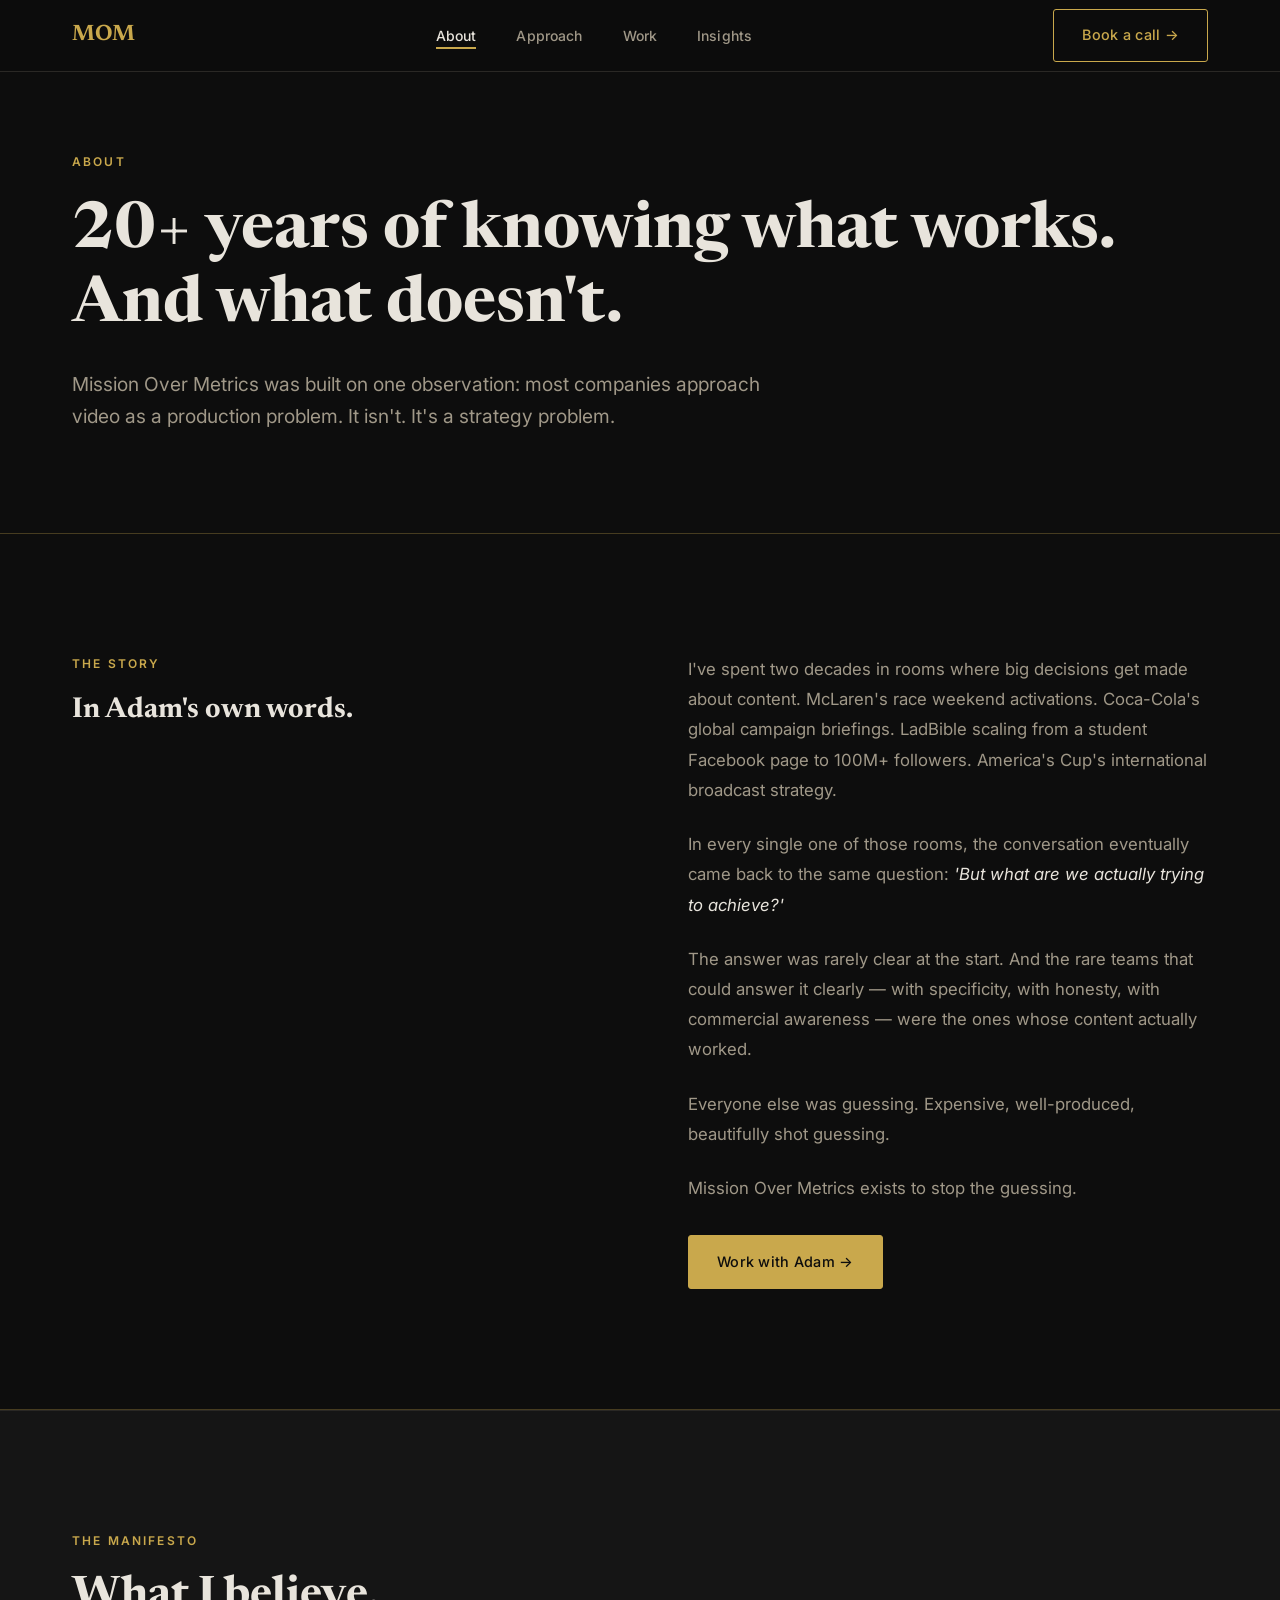
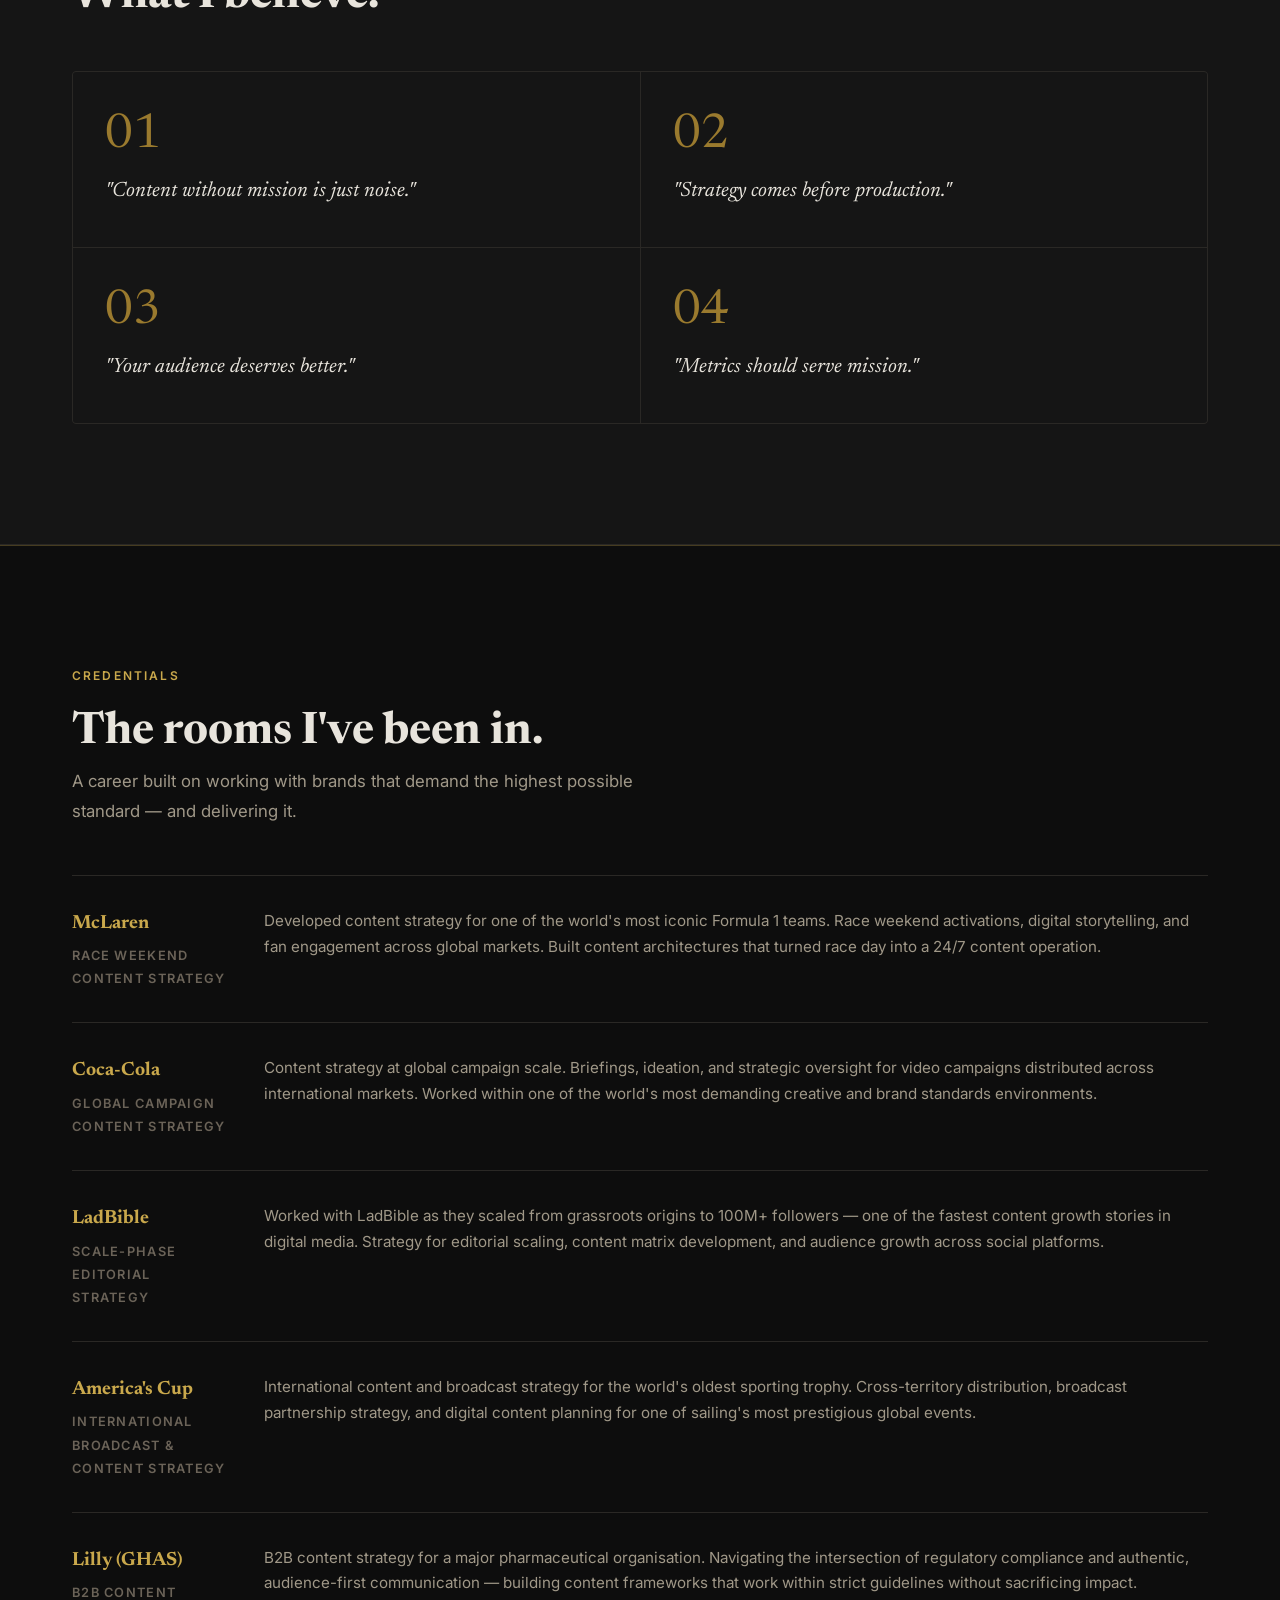
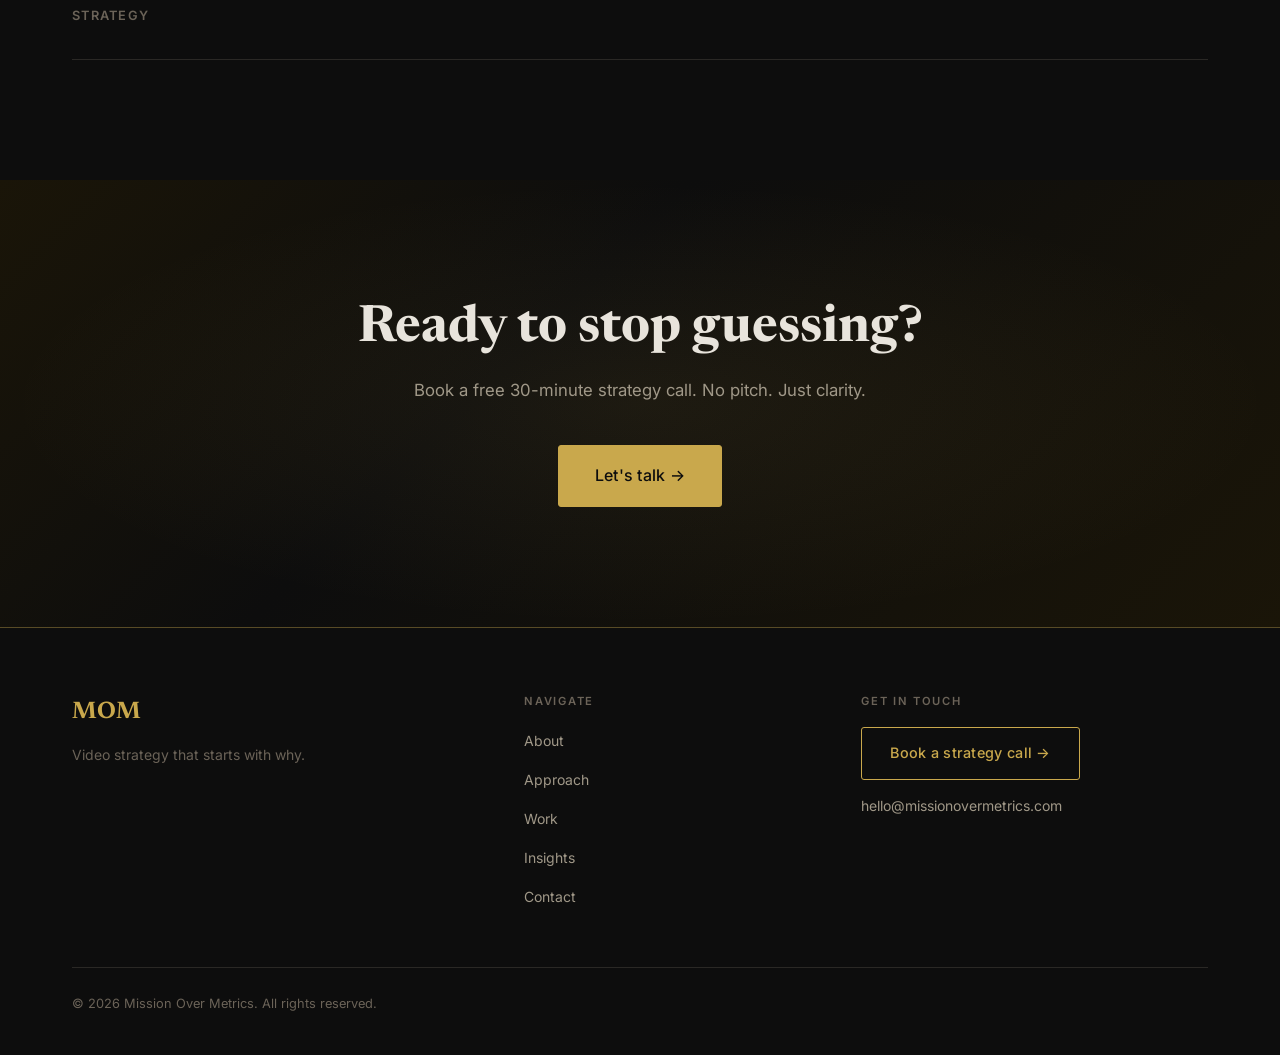
==== about.html @ c9e5f4e6 "Initial build: Mission Over Metrics 6-page website" ====
<!DOCTYPE html>
<html lang="en">
<head>
  <meta charset="UTF-8" />
  <meta name="viewport" content="width=device-width, initial-scale=1.0" />
  <title>About — Mission Over Metrics</title>
  <meta name="description" content="Adam Birley has spent 20+ years helping some of the world's most recognised brands tell better stories." />
  <link rel="preconnect" href="https://fonts.googleapis.com" />
  <link rel="preconnect" href="https://fonts.gstatic.com" crossorigin />
  <link href="https://fonts.googleapis.com/css2?family=Newsreader:ital,wght@0,300;0,400;0,600;0,700;1,300;1,400;1,600;1,700&family=Inter:wght@300;400;500;600&display=swap" rel="stylesheet" />
  <link rel="stylesheet" href="assets/styles.css" />
</head>
<body>

  <!-- NAVIGATION -->
  <nav class="nav" role="navigation" aria-label="Main navigation">
    <div class="nav__inner">
      <a href="index.html" class="nav__wordmark">MOM</a>
      <ul class="nav__links" role="list">
        <li><a href="about.html" class="nav__link">About</a></li>
        <li><a href="approach.html" class="nav__link">Approach</a></li>
        <li><a href="work.html" class="nav__link">Work</a></li>
        <li><a href="insights.html" class="nav__link">Insights</a></li>
      </ul>
      <a href="contact.html" class="btn btn--outline nav__cta">Book a call →</a>
      <button class="nav__hamburger" aria-label="Toggle menu" aria-expanded="false">
        <span></span><span></span><span></span>
      </button>
    </div>
    <div class="nav__mobile" role="menu">
      <a href="about.html" class="nav__link">About</a>
      <a href="approach.html" class="nav__link">Approach</a>
      <a href="work.html" class="nav__link">Work</a>
      <a href="insights.html" class="nav__link">Insights</a>
      <a href="contact.html" class="btn btn--primary">Book a call →</a>
    </div>
  </nav>

  <!-- HERO -->
  <header class="page-hero" aria-label="Page header">
    <div class="container">
      <span class="eyebrow page-hero__eyebrow reveal">About</span>
      <h1 class="reveal reveal-delay-1">20+ years of knowing what works.<br />And what doesn't.</h1>
      <p class="page-hero__sub reveal reveal-delay-2">
        Mission Over Metrics was built on one observation: most companies approach video as a production problem. It isn't. It's a strategy problem.
      </p>
    </div>
  </header>

  <hr class="gold-rule" />

  <!-- ADAM'S STORY -->
  <section class="section" aria-label="Adam's story">
    <div class="container">
      <div class="story-section">
        <div class="story-label reveal">
          <span class="eyebrow">The Story</span>
          <h2 style="font-size: 1.8rem;">In Adam's own words.</h2>
        </div>
        <div class="story-body reveal reveal-delay-1">
          <p>
            I've spent two decades in rooms where big decisions get made about content. McLaren's race weekend activations. Coca-Cola's global campaign briefings. LadBible scaling from a student Facebook page to 100M+ followers. America's Cup's international broadcast strategy.
          </p>
          <p>
            In every single one of those rooms, the conversation eventually came back to the same question: <em style="color: var(--text); font-style: italic;">'But what are we actually trying to achieve?'</em>
          </p>
          <p>
            The answer was rarely clear at the start. And the rare teams that could answer it clearly — with specificity, with honesty, with commercial awareness — were the ones whose content actually worked.
          </p>
          <p>
            Everyone else was guessing. Expensive, well-produced, beautifully shot guessing.
          </p>
          <p>
            Mission Over Metrics exists to stop the guessing.
          </p>
          <div style="margin-top: 2rem;">
            <a href="contact.html" class="btn btn--primary">Work with Adam →</a>
          </div>
        </div>
      </div>
    </div>
  </section>

  <hr class="gold-rule" />

  <!-- MANIFESTO -->
  <section class="section manifesto" aria-label="What I believe">
    <div class="container">
      <span class="eyebrow reveal">The Manifesto</span>
      <h2 class="reveal reveal-delay-1">What I believe.</h2>

      <div class="manifesto__grid">
        <div class="manifesto__card reveal">
          <span class="manifesto__num">01</span>
          <p>"Content without mission is just noise."</p>
        </div>
        <div class="manifesto__card reveal reveal-delay-1">
          <span class="manifesto__num">02</span>
          <p>"Strategy comes before production."</p>
        </div>
        <div class="manifesto__card reveal reveal-delay-2">
          <span class="manifesto__num">03</span>
          <p>"Your audience deserves better."</p>
        </div>
        <div class="manifesto__card reveal reveal-delay-3">
          <span class="manifesto__num">04</span>
          <p>"Metrics should serve mission."</p>
        </div>
      </div>
    </div>
  </section>

  <hr class="gold-rule" />

  <!-- CREDENTIALS -->
  <section class="section" aria-label="Credentials and experience">
    <div class="container">
      <span class="eyebrow reveal">Credentials</span>
      <h2 class="reveal reveal-delay-1" style="margin-bottom: 0.5rem;">The rooms I've been in.</h2>
      <p class="reveal reveal-delay-2" style="margin-bottom: 0; max-width: 56ch;">A career built on working with brands that demand the highest possible standard — and delivering it.</p>

      <div class="timeline reveal">

        <div class="timeline__item">
          <div>
            <div class="timeline__brand">McLaren</div>
            <p class="timeline__role">Race Weekend Content Strategy</p>
          </div>
          <p class="timeline__desc">
            Developed content strategy for one of the world's most iconic Formula 1 teams. Race weekend activations, digital storytelling, and fan engagement across global markets. Built content architectures that turned race day into a 24/7 content operation.
          </p>
        </div>

        <div class="timeline__item">
          <div>
            <div class="timeline__brand">Coca-Cola</div>
            <p class="timeline__role">Global Campaign Content Strategy</p>
          </div>
          <p class="timeline__desc">
            Content strategy at global campaign scale. Briefings, ideation, and strategic oversight for video campaigns distributed across international markets. Worked within one of the world's most demanding creative and brand standards environments.
          </p>
        </div>

        <div class="timeline__item">
          <div>
            <div class="timeline__brand">LadBible</div>
            <p class="timeline__role">Scale-Phase Editorial Strategy</p>
          </div>
          <p class="timeline__desc">
            Worked with LadBible as they scaled from grassroots origins to 100M+ followers — one of the fastest content growth stories in digital media. Strategy for editorial scaling, content matrix development, and audience growth across social platforms.
          </p>
        </div>

        <div class="timeline__item">
          <div>
            <div class="timeline__brand">America's Cup</div>
            <p class="timeline__role">International Broadcast &amp; Content Strategy</p>
          </div>
          <p class="timeline__desc">
            International content and broadcast strategy for the world's oldest sporting trophy. Cross-territory distribution, broadcast partnership strategy, and digital content planning for one of sailing's most prestigious global events.
          </p>
        </div>

        <div class="timeline__item">
          <div>
            <div class="timeline__brand">Lilly (GHAS)</div>
            <p class="timeline__role">B2B Content Strategy</p>
          </div>
          <p class="timeline__desc">
            B2B content strategy for a major pharmaceutical organisation. Navigating the intersection of regulatory compliance and authentic, audience-first communication — building content frameworks that work within strict guidelines without sacrificing impact.
          </p>
        </div>

      </div>
    </div>
  </section>

  <!-- CTA BANNER -->
  <section class="cta-banner" aria-label="Call to action">
    <div class="container">
      <h2 class="reveal">Ready to stop guessing?</h2>
      <p class="cta-banner__sub reveal reveal-delay-1">Book a free 30-minute strategy call. No pitch. Just clarity.</p>
      <a href="contact.html" class="btn btn--primary reveal reveal-delay-2" style="font-size: 1rem; padding: 1rem 2.25rem;">Let's talk →</a>
    </div>
  </section>

  <!-- FOOTER -->
  <footer class="footer" aria-label="Site footer">
    <div class="container">
      <div class="footer__grid">
        <div>
          <a href="index.html" class="footer__wordmark">MOM</a>
          <p class="footer__tagline">Video strategy that starts with why.</p>
        </div>
        <nav aria-label="Footer navigation">
          <span class="footer__col-title">Navigate</span>
          <ul class="footer__nav" role="list">
            <li><a href="about.html">About</a></li>
            <li><a href="approach.html">Approach</a></li>
            <li><a href="work.html">Work</a></li>
            <li><a href="insights.html">Insights</a></li>
            <li><a href="contact.html">Contact</a></li>
          </ul>
        </nav>
        <div>
          <span class="footer__col-title">Get in touch</span>
          <a href="contact.html" class="btn btn--outline">Book a strategy call →</a>
          <a href="mailto:hello@missionovermetrics.com" class="footer__cta-email">hello@missionovermetrics.com</a>
        </div>
      </div>
      <div class="footer__bottom">
        <p class="footer__copy">© 2026 Mission Over Metrics. All rights reserved.</p>
      </div>
    </div>
  </footer>

  <script src="assets/script.js"></script>
</body>
</html>
---- assets/styles.css ----
/* ============================================================
   MISSION OVER METRICS — Global Stylesheet
   ============================================================ */

/* Google Fonts */
@import url('https://fonts.googleapis.com/css2?family=Newsreader:ital,wght@0,300;0,400;0,600;0,700;1,300;1,400;1,600;1,700&family=Inter:wght@300;400;500;600&display=swap');

/* ============================================================
   CSS CUSTOM PROPERTIES
   ============================================================ */
:root {
  --bg:           #0D0D0D;
  --surface:      #151515;
  --surface-high: #1E1E1E;
  --gold:         #C9A84C;
  --gold-light:   #E6C364;
  --gold-dim:     #9A7A2E;
  --text:         #E8E4DC;
  --text-muted:   #A09888;
  --text-faint:   #6B6358;
  --border:       #2A2825;

  --font-serif: 'Newsreader', Georgia, serif;
  --font-sans:  'Inter', system-ui, sans-serif;

  --nav-height: 72px;
  --max-width:  1200px;
  --section-pad: 120px;
  --section-pad-sm: 72px;

  --transition: 0.2s ease;
}

/* ============================================================
   RESET & BASE
   ============================================================ */
*, *::before, *::after {
  box-sizing: border-box;
  margin: 0;
  padding: 0;
}

html {
  scroll-behavior: smooth;
  font-size: 16px;
}

body {
  background: var(--bg);
  color: var(--text);
  font-family: var(--font-sans);
  font-size: 1rem;
  line-height: 1.7;
  -webkit-font-smoothing: antialiased;
  -moz-osx-font-smoothing: grayscale;
}

img { display: block; max-width: 100%; }
a { color: inherit; text-decoration: none; }
ul, ol { list-style: none; }
button { cursor: pointer; font-family: inherit; }
input, textarea, select { font-family: inherit; }

/* ============================================================
   TYPOGRAPHY UTILITIES
   ============================================================ */
.eyebrow {
  font-family: var(--font-sans);
  font-size: 0.75rem;
  font-weight: 600;
  letter-spacing: 0.18em;
  text-transform: uppercase;
  color: var(--gold);
  display: block;
  margin-bottom: 1.25rem;
}

h1, h2, h3, h4 {
  font-family: var(--font-serif);
  font-weight: 700;
  line-height: 1.15;
  color: var(--text);
}

h1 { font-size: clamp(2.5rem, 5vw, 5.5rem); }
h2 { font-size: clamp(2rem, 3.5vw, 3rem); }
h3 { font-size: clamp(1.25rem, 2vw, 1.6rem); }
h4 { font-size: 1.1rem; font-family: var(--font-sans); font-weight: 600; }

p {
  color: var(--text-muted);
  font-size: 1.05rem;
  line-height: 1.8;
  max-width: 66ch;
}

/* ============================================================
   LAYOUT UTILITIES
   ============================================================ */
.container {
  max-width: var(--max-width);
  margin: 0 auto;
  padding: 0 2rem;
}

.section {
  padding: var(--section-pad) 0;
}

.section--sm {
  padding: var(--section-pad-sm) 0;
}

.gold-rule {
  border: none;
  border-top: 1px solid rgba(201, 168, 76, 0.3);
  margin: 0;
}

/* ============================================================
   BUTTONS
   ============================================================ */
.btn {
  display: inline-flex;
  align-items: center;
  gap: 0.5rem;
  padding: 0.85rem 1.75rem;
  border-radius: 3px;
  font-family: var(--font-sans);
  font-size: 0.9rem;
  font-weight: 500;
  letter-spacing: 0.02em;
  transition: all var(--transition);
  border: 1.5px solid transparent;
}

.btn--primary {
  background: var(--gold);
  color: var(--bg);
  border-color: var(--gold);
}
.btn--primary:hover {
  background: var(--gold-light);
  border-color: var(--gold-light);
}

.btn--outline {
  background: transparent;
  color: var(--gold);
  border-color: var(--gold);
}
.btn--outline:hover {
  background: var(--gold);
  color: var(--bg);
}

.btn--ghost {
  background: transparent;
  color: var(--text-muted);
  border-color: transparent;
  padding-left: 0;
  padding-right: 0;
}
.btn--ghost:hover {
  color: var(--text);
}

.link-arrow {
  color: var(--gold);
  font-size: 0.95rem;
  font-weight: 500;
  display: inline-flex;
  align-items: center;
  gap: 0.4rem;
  transition: gap var(--transition), color var(--transition);
}
.link-arrow:hover {
  color: var(--gold-light);
  gap: 0.7rem;
}

/* ============================================================
   NAVIGATION
   ============================================================ */
.nav {
  position: fixed;
  top: 0;
  left: 0;
  right: 0;
  z-index: 1000;
  height: var(--nav-height);
  background: rgba(13, 13, 13, 0.95);
  border-bottom: 1px solid var(--border);
  transition: backdrop-filter var(--transition), background var(--transition);
}

.nav.scrolled {
  backdrop-filter: blur(20px);
  background: rgba(13, 13, 13, 0.80);
}

.nav__inner {
  max-width: var(--max-width);
  margin: 0 auto;
  padding: 0 2rem;
  height: 100%;
  display: flex;
  align-items: center;
  justify-content: space-between;
  gap: 2rem;
}

.nav__wordmark {
  font-family: var(--font-serif);
  font-size: 1.4rem;
  font-weight: 700;
  color: var(--gold);
  letter-spacing: -0.02em;
  flex-shrink: 0;
  transition: color var(--transition);
}
.nav__wordmark:hover { color: var(--gold-light); }

.nav__links {
  display: flex;
  align-items: center;
  gap: 2.5rem;
}

.nav__link {
  font-size: 0.875rem;
  font-weight: 500;
  color: var(--text-muted);
  letter-spacing: 0.01em;
  position: relative;
  padding-bottom: 3px;
  transition: color var(--transition);
}
.nav__link::after {
  content: '';
  position: absolute;
  bottom: -2px;
  left: 0;
  right: 0;
  height: 1.5px;
  background: var(--gold);
  transform: scaleX(0);
  transition: transform var(--transition);
}
.nav__link:hover { color: var(--text); }
.nav__link:hover::after { transform: scaleX(1); }
.nav__link.active {
  color: var(--text);
}
.nav__link.active::after {
  transform: scaleX(1);
}

.nav__cta {
  flex-shrink: 0;
}

/* Hamburger */
.nav__hamburger {
  display: none;
  flex-direction: column;
  justify-content: center;
  gap: 5px;
  width: 32px;
  height: 32px;
  background: none;
  border: none;
  padding: 0;
}
.nav__hamburger span {
  display: block;
  height: 1.5px;
  background: var(--text);
  transition: all var(--transition);
  transform-origin: center;
}
.nav__hamburger.open span:nth-child(1) {
  transform: translateY(6.5px) rotate(45deg);
}
.nav__hamburger.open span:nth-child(2) {
  opacity: 0;
}
.nav__hamburger.open span:nth-child(3) {
  transform: translateY(-6.5px) rotate(-45deg);
}

/* Mobile nav */
.nav__mobile {
  display: none;
  position: absolute;
  top: var(--nav-height);
  left: 0;
  right: 0;
  background: rgba(13, 13, 13, 0.97);
  backdrop-filter: blur(20px);
  border-bottom: 1px solid var(--border);
  padding: 1.5rem 2rem;
  flex-direction: column;
  gap: 1.25rem;
}
.nav__mobile.open {
  display: flex;
}
.nav__mobile .nav__link {
  font-size: 1rem;
}
.nav__mobile .btn {
  align-self: flex-start;
  margin-top: 0.5rem;
}

/* ============================================================
   FOOTER
   ============================================================ */
.footer {
  border-top: 1px solid var(--gold);
  border-top-color: rgba(201, 168, 76, 0.4);
  padding: 4rem 0 2.5rem;
  background: var(--bg);
}

.footer__grid {
  display: grid;
  grid-template-columns: 1.4fr 1fr 1.2fr;
  gap: 3rem;
  margin-bottom: 3.5rem;
}

.footer__wordmark {
  font-family: var(--font-serif);
  font-size: 1.5rem;
  font-weight: 700;
  color: var(--gold);
  display: block;
  margin-bottom: 0.6rem;
}

.footer__tagline {
  color: var(--text-faint);
  font-size: 0.875rem;
  max-width: none;
}

.footer__nav {
  display: flex;
  flex-direction: column;
  gap: 0.75rem;
}

.footer__nav a {
  color: var(--text-muted);
  font-size: 0.875rem;
  transition: color var(--transition);
}
.footer__nav a:hover { color: var(--text); }

.footer__col-title {
  font-size: 0.7rem;
  font-weight: 600;
  letter-spacing: 0.15em;
  text-transform: uppercase;
  color: var(--text-faint);
  margin-bottom: 1rem;
  display: block;
}

.footer__cta-email {
  display: block;
  font-size: 0.875rem;
  color: var(--text-muted);
  margin-top: 0.85rem;
  transition: color var(--transition);
}
.footer__cta-email:hover { color: var(--gold); }

.footer__bottom {
  border-top: 1px solid var(--border);
  padding-top: 1.5rem;
  display: flex;
  align-items: center;
  justify-content: space-between;
}

.footer__copy {
  font-size: 0.8rem;
  color: var(--text-faint);
  max-width: none;
}

/* ============================================================
   PAGE HERO (shared)
   ============================================================ */
.page-hero {
  padding: calc(var(--nav-height) + 80px) 0 100px;
}

.page-hero__eyebrow {
  margin-bottom: 1.5rem;
}

.page-hero h1 {
  margin-bottom: 1.5rem;
}

.page-hero__sub {
  font-size: 1.2rem;
  color: var(--text-muted);
  max-width: 58ch;
  line-height: 1.7;
}

/* ============================================================
   HOMEPAGE HERO
   ============================================================ */
.hero {
  min-height: 100vh;
  display: flex;
  align-items: center;
  position: relative;
  overflow: hidden;
  padding: var(--nav-height) 0 0;
}

.hero__inner {
  max-width: var(--max-width);
  margin: 0 auto;
  padding: 0 2rem;
  width: 100%;
  display: grid;
  grid-template-columns: 1fr auto;
  align-items: center;
  gap: 4rem;
  padding-top: 80px;
  padding-bottom: 80px;
}

.hero__content {
  max-width: 720px;
}

.hero h1 {
  font-size: clamp(3rem, 5.5vw, 5.5rem);
  margin-bottom: 1.5rem;
  line-height: 1.08;
}

.hero h1 em {
  font-style: italic;
  color: var(--gold);
}

.hero__sub {
  font-size: 1.2rem;
  color: var(--text-muted);
  margin-bottom: 2.5rem;
  max-width: 56ch;
  line-height: 1.7;
}

.hero__ctas {
  display: flex;
  align-items: center;
  gap: 2rem;
  flex-wrap: wrap;
  margin-bottom: 2.5rem;
}

.hero__trust {
  font-size: 0.78rem;
  color: var(--text-faint);
  letter-spacing: 0.05em;
  max-width: none;
}

.hero__quote-deco {
  font-family: var(--font-serif);
  font-size: clamp(12rem, 20vw, 22rem);
  color: rgba(201, 168, 76, 0.06);
  line-height: 0.85;
  user-select: none;
  flex-shrink: 0;
  font-weight: 700;
}

/* ============================================================
   STATS / PROBLEM SECTION
   ============================================================ */
.stats-grid {
  display: grid;
  grid-template-columns: repeat(3, 1fr);
  gap: 1.5px;
  background: var(--border);
  border: 1px solid var(--border);
  border-radius: 4px;
  overflow: hidden;
  margin-bottom: 3rem;
}

.stat-card {
  background: var(--surface);
  padding: 2.5rem 2rem;
  text-align: center;
  transition: background var(--transition);
}
.stat-card:hover { background: var(--surface-high); }

.stat-card__num {
  font-family: var(--font-serif);
  font-size: clamp(3.5rem, 6vw, 5rem);
  font-weight: 700;
  color: var(--gold);
  line-height: 1;
  display: block;
  margin-bottom: 0.5rem;
}

.stat-card__label {
  color: var(--text-muted);
  font-size: 0.95rem;
  max-width: none;
  line-height: 1.5;
}

.problem__quote {
  font-family: var(--font-serif);
  font-size: 1.6rem;
  font-style: italic;
  color: var(--text);
  text-align: center;
  margin-bottom: 2rem;
  font-weight: 400;
}

.problem__body {
  max-width: 68ch;
  margin: 0 auto;
  text-align: center;
  font-size: 1.05rem;
  color: var(--text-muted);
}

/* ============================================================
   METHODOLOGY / 4-STEP FLOW
   ============================================================ */
.steps-flow {
  display: grid;
  grid-template-columns: 1fr auto 1fr auto 1fr auto 1fr;
  align-items: start;
  gap: 1rem;
  margin: 3rem 0;
}

.step {
  padding: 1.5rem;
  background: var(--surface);
  border-radius: 4px;
  border: 1px solid var(--border);
  transition: border-color var(--transition), background var(--transition);
}
.step:hover {
  border-color: var(--gold-dim);
  background: var(--surface-high);
}

.step__num {
  font-family: var(--font-serif);
  font-size: 2.5rem;
  font-weight: 700;
  color: var(--gold-dim);
  line-height: 1;
  display: block;
  margin-bottom: 0.75rem;
}

.step__title {
  font-family: var(--font-sans);
  font-size: 1rem;
  font-weight: 600;
  color: var(--text);
  margin-bottom: 0.5rem;
}

.step__desc {
  font-size: 0.875rem;
  color: var(--text-muted);
  line-height: 1.6;
  max-width: none;
}

.step-arrow {
  font-size: 1.5rem;
  color: var(--gold-dim);
  margin-top: 2.5rem;
  user-select: none;
  flex-shrink: 0;
}

/* ============================================================
   PRICING CARDS
   ============================================================ */
.pricing-grid {
  display: grid;
  grid-template-columns: repeat(3, 1fr);
  gap: 1.5rem;
  margin-top: 3rem;
}

.pricing-card {
  background: var(--surface);
  border: 1px solid var(--border);
  border-radius: 6px;
  padding: 2.5rem 2rem;
  display: flex;
  flex-direction: column;
  position: relative;
  transition: border-color var(--transition), transform var(--transition);
}
.pricing-card:hover {
  transform: translateY(-4px);
  border-color: var(--surface-high);
}

.pricing-card--featured {
  border-color: var(--gold);
  border-width: 1.5px;
}
.pricing-card--featured:hover {
  border-color: var(--gold-light);
}

.pricing-badge {
  position: absolute;
  top: -1px;
  left: 50%;
  transform: translateX(-50%);
  background: var(--gold);
  color: var(--bg);
  font-size: 0.65rem;
  font-weight: 700;
  letter-spacing: 0.12em;
  text-transform: uppercase;
  padding: 0.3rem 0.9rem;
  border-radius: 0 0 4px 4px;
}

.pricing-card__name {
  font-family: var(--font-serif);
  font-size: 1.4rem;
  font-weight: 700;
  color: var(--text);
  margin-bottom: 0.4rem;
}

.pricing-card__price {
  font-family: var(--font-serif);
  font-size: 2.2rem;
  font-weight: 700;
  color: var(--gold);
  line-height: 1.2;
  margin-bottom: 0.2rem;
}

.pricing-card__commitment {
  font-size: 0.8rem;
  color: var(--text-faint);
  margin-bottom: 0.5rem;
  max-width: none;
}

.pricing-card__desc {
  font-size: 0.9rem;
  color: var(--text-muted);
  margin-bottom: 1.5rem;
  max-width: none;
  padding-bottom: 1.5rem;
  border-bottom: 1px solid var(--border);
}

.pricing-card__features {
  flex: 1;
  margin-bottom: 2rem;
}

.pricing-card__features li {
  font-size: 0.875rem;
  color: var(--text-muted);
  padding: 0.5rem 0;
  border-bottom: 1px solid var(--border);
  display: flex;
  align-items: flex-start;
  gap: 0.6rem;
  line-height: 1.5;
}
.pricing-card__features li::before {
  content: '—';
  color: var(--gold);
  flex-shrink: 0;
  font-size: 0.8rem;
  margin-top: 0.15rem;
}
.pricing-card__features li:last-child {
  border-bottom: none;
}

/* ============================================================
   ABOUT TEASER (HOMEPAGE)
   ============================================================ */
.about-teaser {
  background: var(--surface);
  border-top: 1px solid var(--border);
  border-bottom: 1px solid var(--border);
}

.about-teaser__grid {
  display: grid;
  grid-template-columns: 1fr 1fr;
  gap: 6rem;
  align-items: center;
}

.about-teaser__quote {
  font-family: var(--font-serif);
  font-size: clamp(1.5rem, 2.5vw, 2rem);
  font-style: italic;
  font-weight: 400;
  color: var(--text);
  line-height: 1.5;
  margin-bottom: 1rem;
}

.about-teaser__attribution {
  font-size: 0.875rem;
  color: var(--text-faint);
  font-style: normal;
  max-width: none;
}

.about-teaser__body {
  font-size: 1rem;
  color: var(--text-muted);
  line-height: 1.8;
  margin-bottom: 1.75rem;
  max-width: none;
}

/* ============================================================
   CTA BANNER
   ============================================================ */
.cta-banner {
  background: linear-gradient(135deg, #1a1508 0%, #0d0d0d 40%, #1a1508 100%);
  text-align: center;
  padding: var(--section-pad) 0;
  position: relative;
  overflow: hidden;
}

.cta-banner::before {
  content: '';
  position: absolute;
  inset: 0;
  background: radial-gradient(ellipse at center, rgba(201, 168, 76, 0.08) 0%, transparent 70%);
  pointer-events: none;
}

.cta-banner h2 {
  font-size: clamp(2.2rem, 4vw, 3.5rem);
  margin-bottom: 1rem;
}

.cta-banner__sub {
  font-size: 1.05rem;
  color: var(--text-muted);
  margin: 0 auto 2.5rem;
  max-width: 48ch;
}

/* ============================================================
   ABOUT PAGE
   ============================================================ */
.story-section {
  display: grid;
  grid-template-columns: 1fr 1fr;
  gap: 6rem;
  align-items: start;
}

.story-section .story-body p {
  margin-bottom: 1.5rem;
  font-size: 1.05rem;
  color: var(--text-muted);
  max-width: none;
}

.manifesto {
  background: var(--surface);
  border-top: 1px solid var(--border);
  border-bottom: 1px solid var(--border);
}

.manifesto__grid {
  display: grid;
  grid-template-columns: repeat(2, 1fr);
  gap: 1px;
  background: var(--border);
  border: 1px solid var(--border);
  border-radius: 4px;
  overflow: hidden;
  margin-top: 3rem;
}

.manifesto__card {
  background: var(--surface);
  padding: 2.5rem 2rem;
  transition: background var(--transition);
}
.manifesto__card:hover { background: var(--surface-high); }

.manifesto__num {
  font-family: var(--font-serif);
  font-size: 3rem;
  color: var(--gold-dim);
  line-height: 1;
  display: block;
  margin-bottom: 1rem;
}

.manifesto__card p {
  font-family: var(--font-serif);
  font-size: 1.3rem;
  font-style: italic;
  color: var(--text);
  max-width: none;
  line-height: 1.5;
}

/* Credentials Timeline */
.timeline {
  margin-top: 3rem;
}

.timeline__item {
  display: grid;
  grid-template-columns: 160px 1fr;
  gap: 2rem;
  padding: 2rem 0;
  border-bottom: 1px solid var(--border);
  align-items: start;
}
.timeline__item:first-child {
  border-top: 1px solid var(--border);
}

.timeline__brand {
  font-family: var(--font-serif);
  font-size: 1.2rem;
  font-weight: 700;
  color: var(--gold);
}

.timeline__role {
  font-size: 0.8rem;
  font-weight: 600;
  letter-spacing: 0.1em;
  text-transform: uppercase;
  color: var(--text-faint);
  margin-top: 0.25rem;
  max-width: none;
}

.timeline__desc {
  font-size: 0.95rem;
  color: var(--text-muted);
  line-height: 1.7;
  max-width: none;
}

/* ============================================================
   APPROACH PAGE
   ============================================================ */
.phase-section {
  display: grid;
  grid-template-columns: 280px 1fr;
  gap: 5rem;
  padding: var(--section-pad) 0;
  border-top: 1px solid var(--border);
  align-items: start;
}

.phase-section:first-child {
  border-top: none;
}

.phase__sidebar {
  position: sticky;
  top: calc(var(--nav-height) + 2rem);
}

.phase__num {
  font-family: var(--font-serif);
  font-size: 5rem;
  font-weight: 700;
  color: rgba(201, 168, 76, 0.15);
  line-height: 1;
  display: block;
  margin-bottom: -0.5rem;
}

.phase__label {
  font-size: 0.75rem;
  font-weight: 600;
  letter-spacing: 0.15em;
  text-transform: uppercase;
  color: var(--gold);
  display: block;
  margin-bottom: 0.5rem;
}

.phase__title {
  font-size: 1.8rem;
  color: var(--text);
  margin-bottom: 0;
}

.phase__body p {
  margin-bottom: 1.5rem;
  font-size: 1.05rem;
  max-width: none;
}

.phase__body h4 {
  color: var(--text);
  margin-bottom: 0.75rem;
  margin-top: 2rem;
}

.phase__body ul {
  margin-bottom: 1.5rem;
}
.phase__body ul li {
  font-size: 0.95rem;
  color: var(--text-muted);
  padding: 0.4rem 0;
  padding-left: 1.2rem;
  position: relative;
}
.phase__body ul li::before {
  content: '→';
  position: absolute;
  left: 0;
  color: var(--gold);
  font-size: 0.8rem;
}

.three-cs {
  display: grid;
  grid-template-columns: repeat(3, 1fr);
  gap: 1rem;
  margin: 2rem 0;
}

.three-c {
  background: var(--surface);
  border: 1px solid var(--border);
  border-radius: 4px;
  padding: 1.5rem;
  transition: border-color var(--transition);
}
.three-c:hover { border-color: var(--gold-dim); }

.three-c__letter {
  font-family: var(--font-serif);
  font-size: 2.5rem;
  font-weight: 700;
  color: var(--gold);
  display: block;
  margin-bottom: 0.5rem;
}

.three-c__title {
  font-family: var(--font-sans);
  font-size: 0.95rem;
  font-weight: 600;
  color: var(--text);
  margin-bottom: 0.4rem;
}

.three-c__desc {
  font-size: 0.85rem;
  color: var(--text-muted);
  max-width: none;
  line-height: 1.6;
}

.deliverable-box {
  background: var(--surface);
  border: 1px solid var(--border);
  border-left: 3px solid var(--gold);
  border-radius: 4px;
  padding: 2.5rem;
  margin-top: 3rem;
}

.deliverable-box h3 {
  font-size: 1.4rem;
  margin-bottom: 0.5rem;
}

.deliverable-box > p {
  margin-bottom: 1.5rem;
  max-width: none;
}

.deliverable-list {
  display: grid;
  grid-template-columns: repeat(2, 1fr);
  gap: 0.75rem;
}

.deliverable-list li {
  font-size: 0.9rem;
  color: var(--text-muted);
  display: flex;
  align-items: flex-start;
  gap: 0.6rem;
}
.deliverable-list li::before {
  content: '✓';
  color: var(--gold);
  font-weight: 700;
  flex-shrink: 0;
}

/* ============================================================
   WORK PAGE
   ============================================================ */
.work-grid {
  display: grid;
  grid-template-columns: repeat(2, 1fr);
  gap: 1px;
  background: var(--border);
  border: 1px solid var(--border);
  border-radius: 6px;
  overflow: hidden;
  margin-top: 3rem;
}

.case-card {
  background: var(--surface);
  padding: 3rem 2.5rem;
  transition: background var(--transition);
  position: relative;
  overflow: hidden;
}
.case-card:hover { background: var(--surface-high); }

.case-card::before {
  content: '';
  position: absolute;
  top: 0;
  left: 0;
  right: 0;
  height: 3px;
  background: var(--gold);
  transform: scaleX(0);
  transition: transform var(--transition);
  transform-origin: left;
}
.case-card:hover::before { transform: scaleX(1); }

.case-card__brand {
  font-family: var(--font-serif);
  font-size: 2rem;
  font-weight: 700;
  color: var(--text);
  margin-bottom: 0.5rem;
}

.case-card__category {
  font-size: 0.75rem;
  font-weight: 600;
  letter-spacing: 0.15em;
  text-transform: uppercase;
  color: var(--gold);
  display: block;
  margin-bottom: 1.5rem;
}

.case-card__desc {
  font-size: 0.95rem;
  color: var(--text-muted);
  line-height: 1.7;
  max-width: 48ch;
  margin-bottom: 2rem;
}

.case-card__tags {
  display: flex;
  flex-wrap: wrap;
  gap: 0.5rem;
}

.tag {
  font-size: 0.72rem;
  font-weight: 600;
  letter-spacing: 0.08em;
  text-transform: uppercase;
  color: var(--text-faint);
  background: var(--bg);
  border: 1px solid var(--border);
  padding: 0.3rem 0.7rem;
  border-radius: 2px;
}

.work-disclaimer {
  text-align: center;
  padding: 3rem;
  margin-top: 1px;
  background: var(--surface);
  border: 1px solid var(--border);
  border-top: none;
  border-radius: 0 0 6px 6px;
}

.work-disclaimer p {
  font-size: 0.875rem;
  font-style: italic;
  color: var(--text-faint);
  max-width: none;
  margin: 0 auto;
  display: block;
  text-align: center;
}

/* ============================================================
   INSIGHTS PAGE
   ============================================================ */
.insights-grid {
  display: grid;
  grid-template-columns: repeat(3, 1fr);
  gap: 1.5rem;
  margin-top: 3rem;
}

.article-card {
  background: var(--surface);
  border: 1px solid var(--border);
  border-radius: 6px;
  padding: 2rem;
  display: flex;
  flex-direction: column;
  transition: border-color var(--transition), transform var(--transition);
  cursor: pointer;
}
.article-card:hover {
  border-color: var(--gold-dim);
  transform: translateY(-3px);
}

.article-card__num {
  font-family: var(--font-serif);
  font-size: 0.85rem;
  color: var(--gold);
  margin-bottom: 1rem;
  display: block;
  font-weight: 600;
}

.article-card__title {
  font-family: var(--font-serif);
  font-size: 1.2rem;
  font-weight: 700;
  color: var(--text);
  line-height: 1.4;
  margin-bottom: 1rem;
  flex: 1;
}

.article-card__meta {
  font-size: 0.8rem;
  color: var(--text-faint);
  max-width: none;
  margin: 0;
}

.article-card__link {
  display: inline-flex;
  align-items: center;
  gap: 0.35rem;
  font-size: 0.85rem;
  color: var(--gold);
  font-weight: 500;
  margin-top: 1.25rem;
  transition: gap var(--transition);
}
.article-card:hover .article-card__link { gap: 0.6rem; }

.newsletter-section {
  background: var(--surface);
  border: 1px solid var(--border);
  border-radius: 6px;
  padding: 3.5rem;
  text-align: center;
  margin-top: 5rem;
}

.newsletter-section h3 {
  font-size: 1.8rem;
  margin-bottom: 0.75rem;
}

.newsletter-section > p {
  max-width: 48ch;
  margin: 0 auto 2rem;
}

.newsletter-form {
  display: flex;
  gap: 0.75rem;
  max-width: 480px;
  margin: 0 auto;
}

.newsletter-form input {
  flex: 1;
  background: var(--bg);
  border: 1px solid var(--border);
  border-radius: 3px;
  padding: 0.85rem 1rem;
  color: var(--text);
  font-size: 0.9rem;
  transition: border-color var(--transition);
  outline: none;
}
.newsletter-form input:focus {
  border-color: var(--gold);
}
.newsletter-form input::placeholder {
  color: var(--text-faint);
}

/* ============================================================
   CONTACT PAGE
   ============================================================ */
.contact-grid {
  display: grid;
  grid-template-columns: 1.2fr 1fr;
  gap: 5rem;
  margin-top: 3rem;
}

.contact-form {
  display: flex;
  flex-direction: column;
  gap: 1.25rem;
}

.form-group {
  display: flex;
  flex-direction: column;
  gap: 0.45rem;
}

.form-group label {
  font-size: 0.8rem;
  font-weight: 600;
  letter-spacing: 0.08em;
  text-transform: uppercase;
  color: var(--text-muted);
}

.form-group input,
.form-group textarea,
.form-group select {
  background: var(--surface);
  border: 1px solid var(--border);
  border-radius: 3px;
  padding: 0.85rem 1rem;
  color: var(--text);
  font-size: 0.95rem;
  transition: border-color var(--transition);
  outline: none;
  width: 100%;
  -webkit-appearance: none;
}
.form-group input:focus,
.form-group textarea:focus,
.form-group select:focus {
  border-color: var(--gold);
}
.form-group input::placeholder,
.form-group textarea::placeholder {
  color: var(--text-faint);
}
.form-group textarea {
  min-height: 130px;
  resize: vertical;
}
.form-group select {
  background-image: url("data:image/svg+xml,%3Csvg xmlns='http://www.w3.org/2000/svg' viewBox='0 0 16 16'%3E%3Cpath fill='%236B6358' d='M8 10L3 5h10z'/%3E%3C/svg%3E");
  background-repeat: no-repeat;
  background-position: right 0.85rem center;
  background-size: 16px;
  padding-right: 2.5rem;
  color: var(--text-faint);
}
.form-group select:valid,
.form-group select.has-value {
  color: var(--text);
}

.form-error {
  font-size: 0.78rem;
  color: #e05555;
  display: none;
}
.form-group.invalid .form-error { display: block; }
.form-group.invalid input,
.form-group.invalid textarea,
.form-group.invalid select {
  border-color: #e05555;
}

.form-success {
  display: none;
  background: rgba(201, 168, 76, 0.08);
  border: 1px solid var(--gold-dim);
  border-radius: 4px;
  padding: 1.5rem;
  text-align: center;
  color: var(--gold);
  font-size: 0.95rem;
}
.form-success.visible { display: block; }

.contact-info h3 {
  font-size: 1.4rem;
  margin-bottom: 0.75rem;
}

.contact-info > p {
  margin-bottom: 2.5rem;
  max-width: none;
}

.contact-email-link {
  display: inline-flex;
  align-items: center;
  gap: 0.5rem;
  color: var(--gold);
  font-size: 1rem;
  font-weight: 500;
  margin-bottom: 3rem;
  transition: color var(--transition);
}
.contact-email-link:hover { color: var(--gold-light); }

.faq {
  margin-top: 0;
}

.faq__title {
  font-size: 0.75rem;
  font-weight: 600;
  letter-spacing: 0.15em;
  text-transform: uppercase;
  color: var(--text-faint);
  margin-bottom: 1.25rem;
  display: block;
}

.faq__item {
  border-top: 1px solid var(--border);
  padding: 1.25rem 0;
}
.faq__item:last-child {
  border-bottom: 1px solid var(--border);
}

.faq__q {
  font-family: var(--font-sans);
  font-size: 0.95rem;
  font-weight: 600;
  color: var(--text);
  margin-bottom: 0.5rem;
}

.faq__a {
  font-size: 0.9rem;
  color: var(--text-muted);
  line-height: 1.65;
  max-width: none;
}

/* ============================================================
   SCROLL ANIMATIONS
   ============================================================ */
.reveal {
  opacity: 0;
  transform: translateY(28px);
  transition: opacity 0.6s ease, transform 0.6s ease;
}
.reveal.visible {
  opacity: 1;
  transform: translateY(0);
}
.reveal-delay-1 { transition-delay: 0.1s; }
.reveal-delay-2 { transition-delay: 0.2s; }
.reveal-delay-3 { transition-delay: 0.3s; }
.reveal-delay-4 { transition-delay: 0.4s; }

/* ============================================================
   RESPONSIVE
   ============================================================ */
@media (max-width: 1024px) {
  .steps-flow {
    grid-template-columns: 1fr;
    gap: 1rem;
  }
  .step-arrow {
    display: none;
  }
  .pricing-grid {
    grid-template-columns: 1fr;
    max-width: 480px;
    margin-left: auto;
    margin-right: auto;
  }
  .about-teaser__grid {
    grid-template-columns: 1fr;
    gap: 3rem;
  }
  .story-section {
    grid-template-columns: 1fr;
    gap: 3rem;
  }
  .phase-section {
    grid-template-columns: 1fr;
    gap: 2.5rem;
  }
  .phase__sidebar {
    position: static;
  }
  .work-grid {
    grid-template-columns: 1fr;
  }
  .insights-grid {
    grid-template-columns: repeat(2, 1fr);
  }
  .contact-grid {
    grid-template-columns: 1fr;
    gap: 3rem;
  }
  .footer__grid {
    grid-template-columns: 1fr 1fr;
    gap: 2rem;
  }
}

@media (max-width: 768px) {
  :root {
    --section-pad: 72px;
    --section-pad-sm: 48px;
  }

  .nav__links,
  .nav__cta {
    display: none;
  }
  .nav__hamburger {
    display: flex;
  }

  .hero__inner {
    grid-template-columns: 1fr;
    padding-top: 60px;
    padding-bottom: 60px;
  }
  .hero__quote-deco {
    display: none;
  }

  .stats-grid {
    grid-template-columns: 1fr;
  }

  .manifesto__grid {
    grid-template-columns: 1fr;
  }

  .timeline__item {
    grid-template-columns: 1fr;
    gap: 0.75rem;
  }

  .three-cs {
    grid-template-columns: 1fr;
  }

  .deliverable-list {
    grid-template-columns: 1fr;
  }

  .insights-grid {
    grid-template-columns: 1fr;
  }

  .newsletter-form {
    flex-direction: column;
  }

  .footer__grid {
    grid-template-columns: 1fr;
  }
  .footer__bottom {
    flex-direction: column;
    gap: 0.5rem;
    text-align: center;
  }
}

@media (max-width: 480px) {
  .container {
    padding: 0 1.25rem;
  }
  .hero__ctas {
    flex-direction: column;
    align-items: flex-start;
  }
}
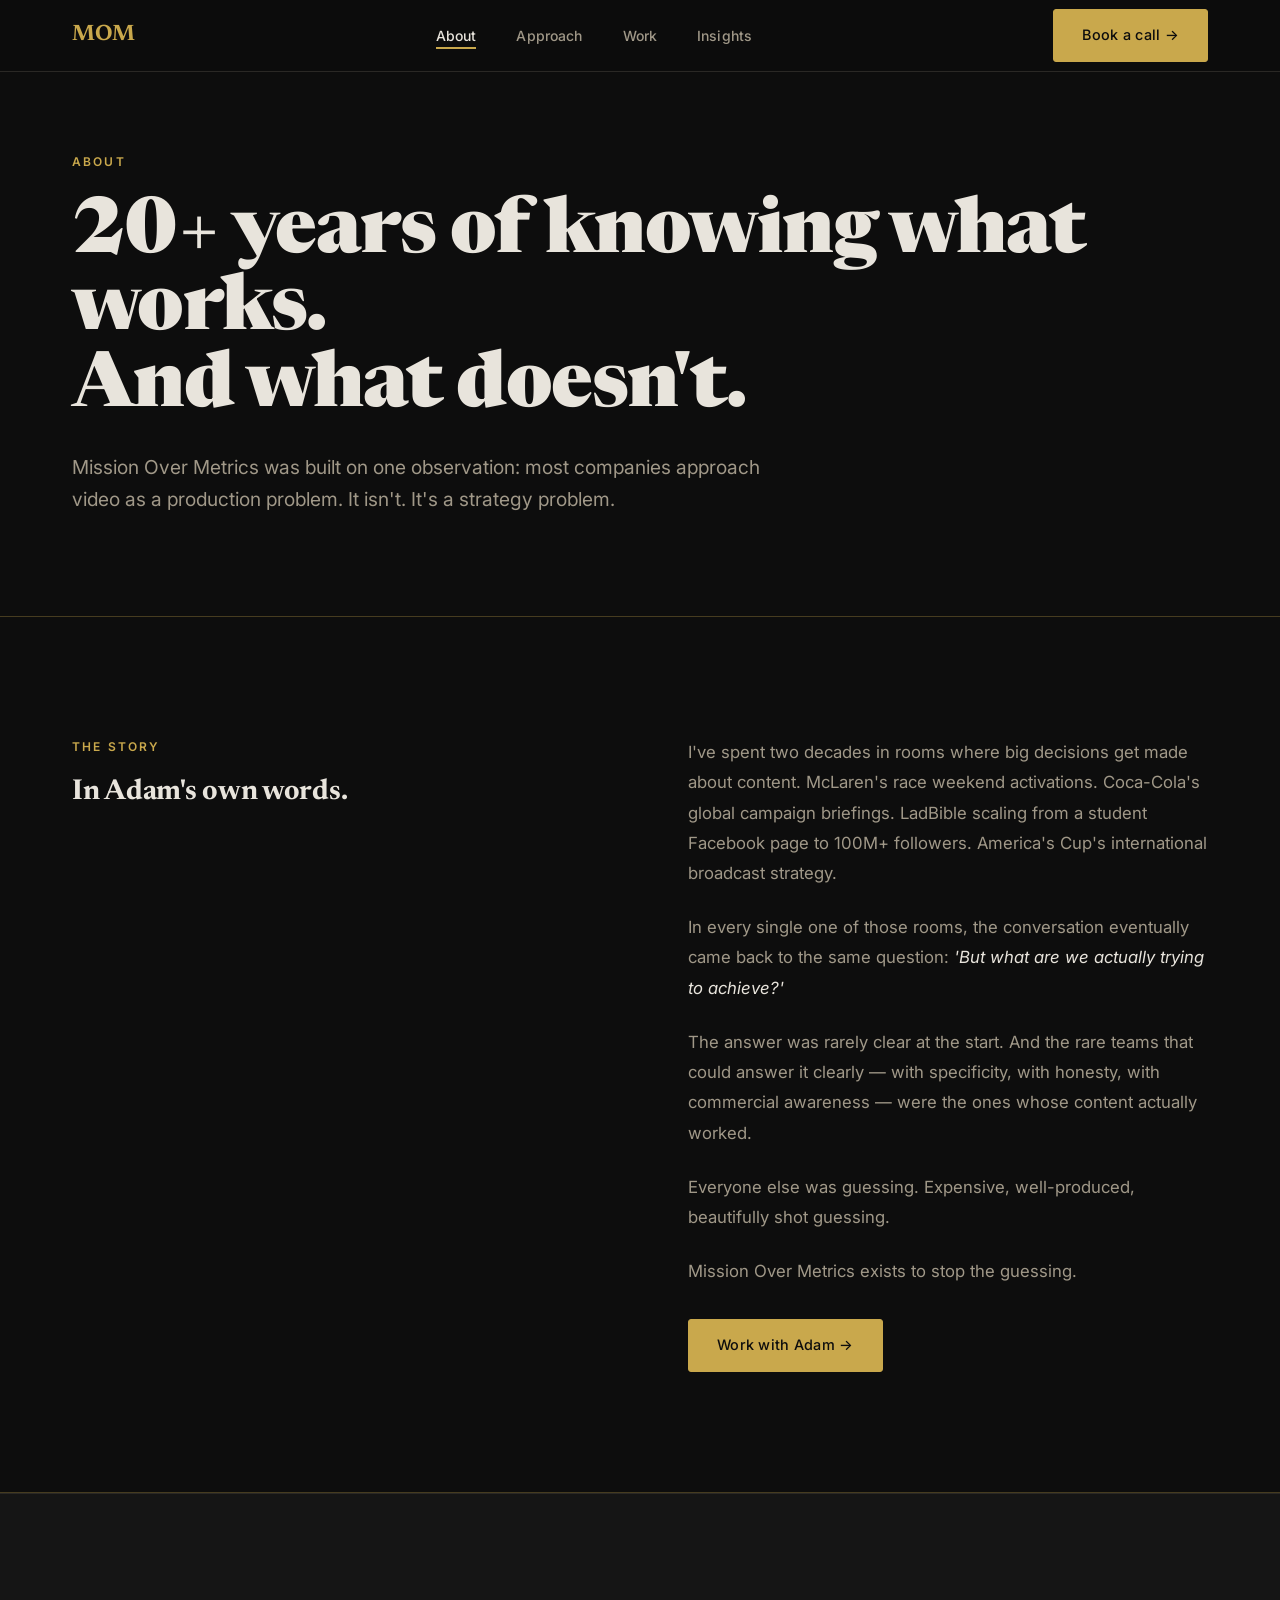
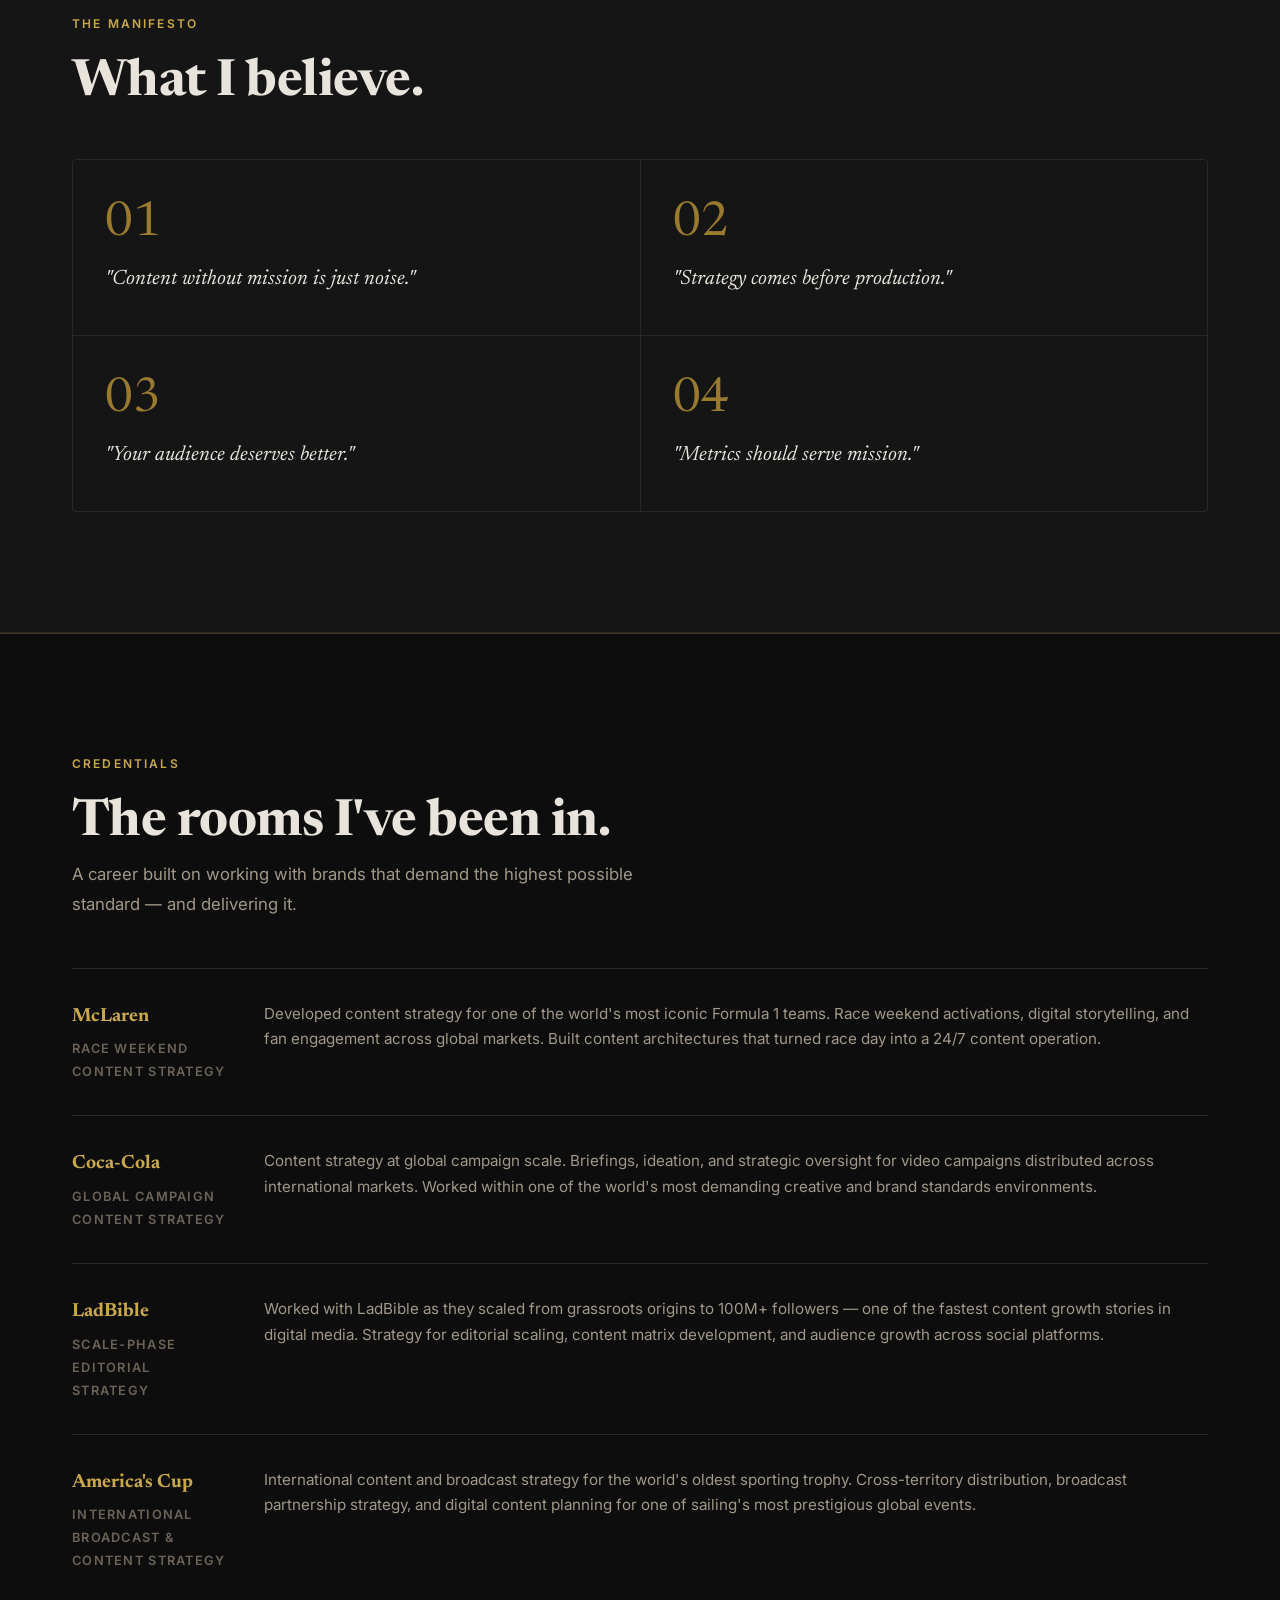
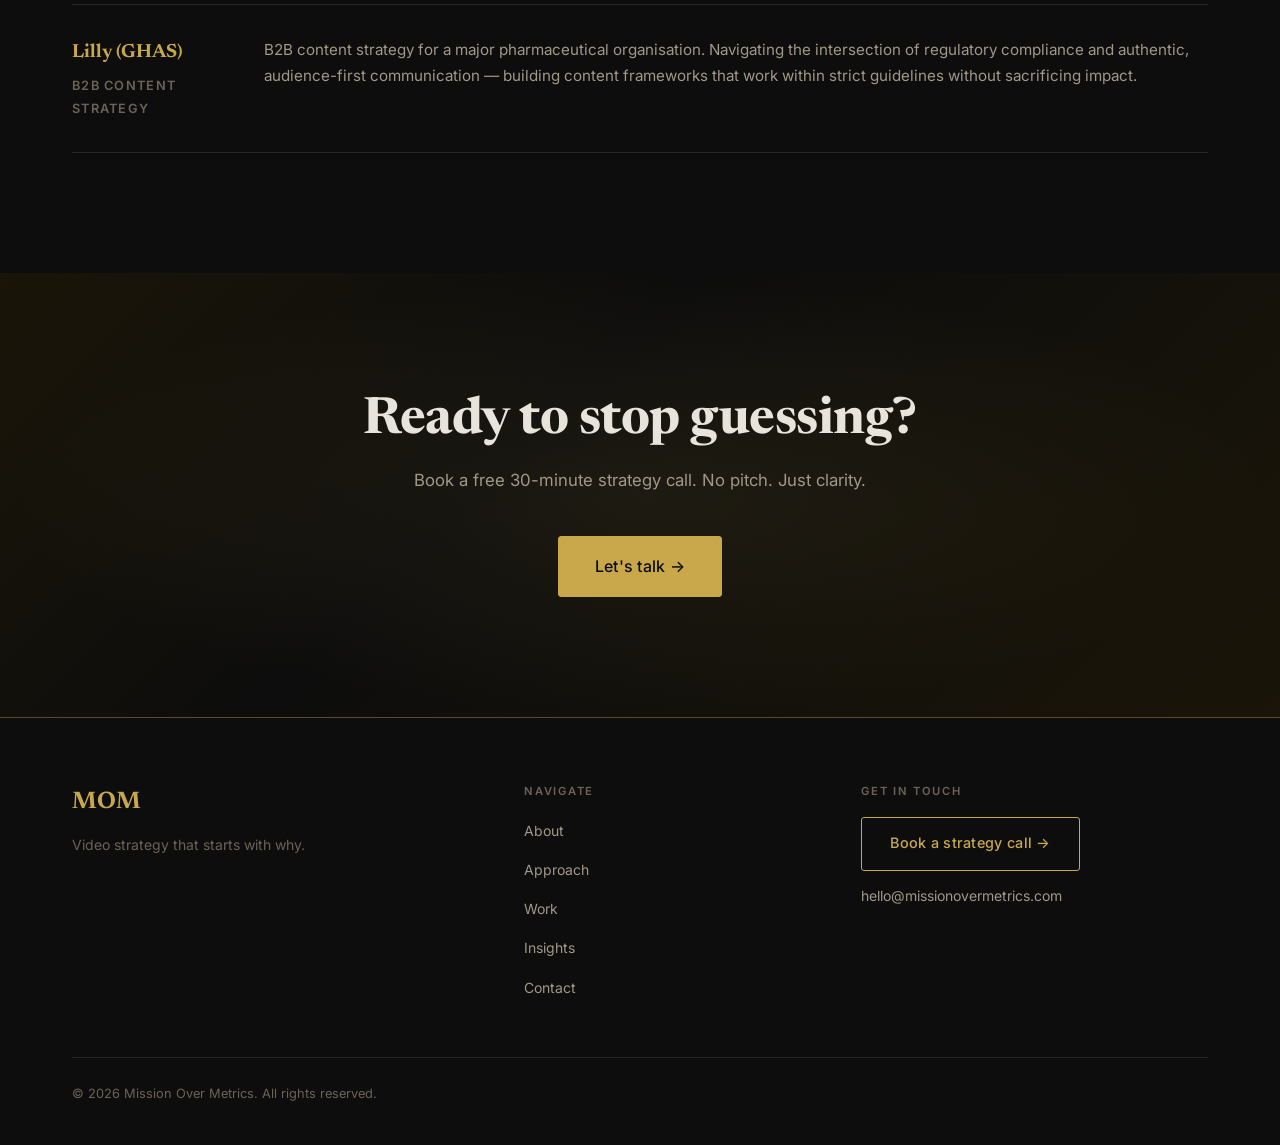
==== commit 99e28011: "Nav CTA → gold filled button; font weight fixes" ====
--- a/about.html
+++ b/about.html
@@ -22,7 +22,7 @@
         <li><a href="work.html" class="nav__link">Work</a></li>
         <li><a href="insights.html" class="nav__link">Insights</a></li>
       </ul>
-      <a href="contact.html" class="btn btn--outline nav__cta">Book a call →</a>
+      <a href="contact.html" class="btn btn--primary nav__cta">Book a call →</a>
       <button class="nav__hamburger" aria-label="Toggle menu" aria-expanded="false">
         <span></span><span></span><span></span>
       </button>
--- a/assets/styles.css
+++ b/assets/styles.css
@@ -3,7 +3,7 @@
    ============================================================ */
 
 /* Google Fonts */
-@import url('https://fonts.googleapis.com/css2?family=Newsreader:ital,wght@0,300;0,400;0,600;0,700;1,300;1,400;1,600;1,700&family=Inter:wght@300;400;500;600&display=swap');
+@import url('https://fonts.googleapis.com/css2?family=Newsreader:ital,opsz,wght@0,6..72,200..800;1,6..72,200..800&family=Inter:wght@100..900&display=swap');
 
 /* ============================================================
    CSS CUSTOM PROPERTIES
@@ -77,13 +77,13 @@
 
 h1, h2, h3, h4 {
   font-family: var(--font-serif);
-  font-weight: 700;
+  font-weight: 800;
   line-height: 1.15;
   color: var(--text);
 }
 
-h1 { font-size: clamp(2.5rem, 5vw, 5.5rem); }
-h2 { font-size: clamp(2rem, 3.5vw, 3rem); }
+h1 { font-size: clamp(3rem, 6vw, 6.5rem); font-weight: 800; line-height: 1.0; letter-spacing: -0.02em; }
+h2 { font-size: clamp(2.2rem, 4vw, 3.5rem); font-weight: 700; line-height: 1.1; letter-spacing: -0.01em; }
 h3 { font-size: clamp(1.25rem, 2vw, 1.6rem); }
 h4 { font-size: 1.1rem; font-family: var(--font-sans); font-weight: 600; }
 
@@ -1399,12 +1399,8 @@
 /* ============================================================
    SCROLL ANIMATIONS
    ============================================================ */
+/* Scroll reveal — visible by default, animated on scroll */
 .reveal {
-  opacity: 0;
-  transform: translateY(28px);
-  transition: opacity 0.6s ease, transform 0.6s ease;
-}
-.reveal.visible {
   opacity: 1;
   transform: translateY(0);
 }
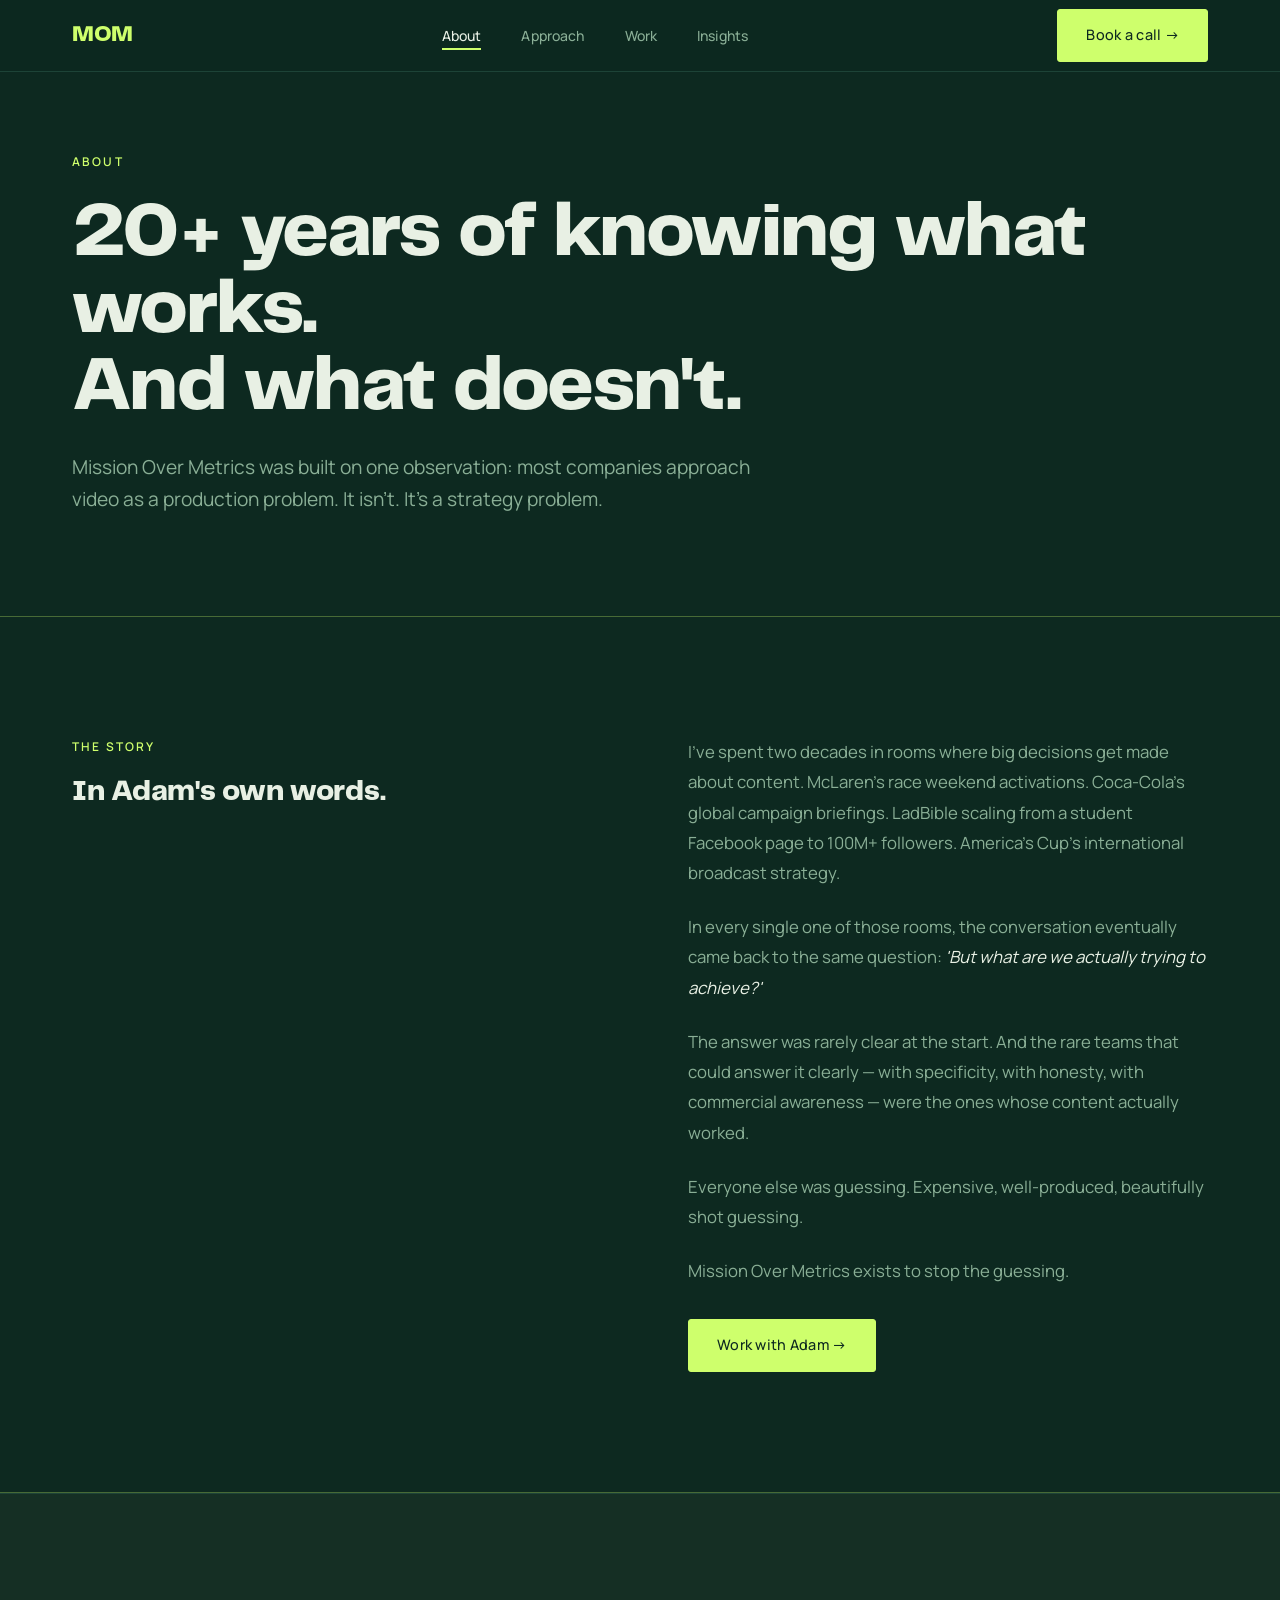
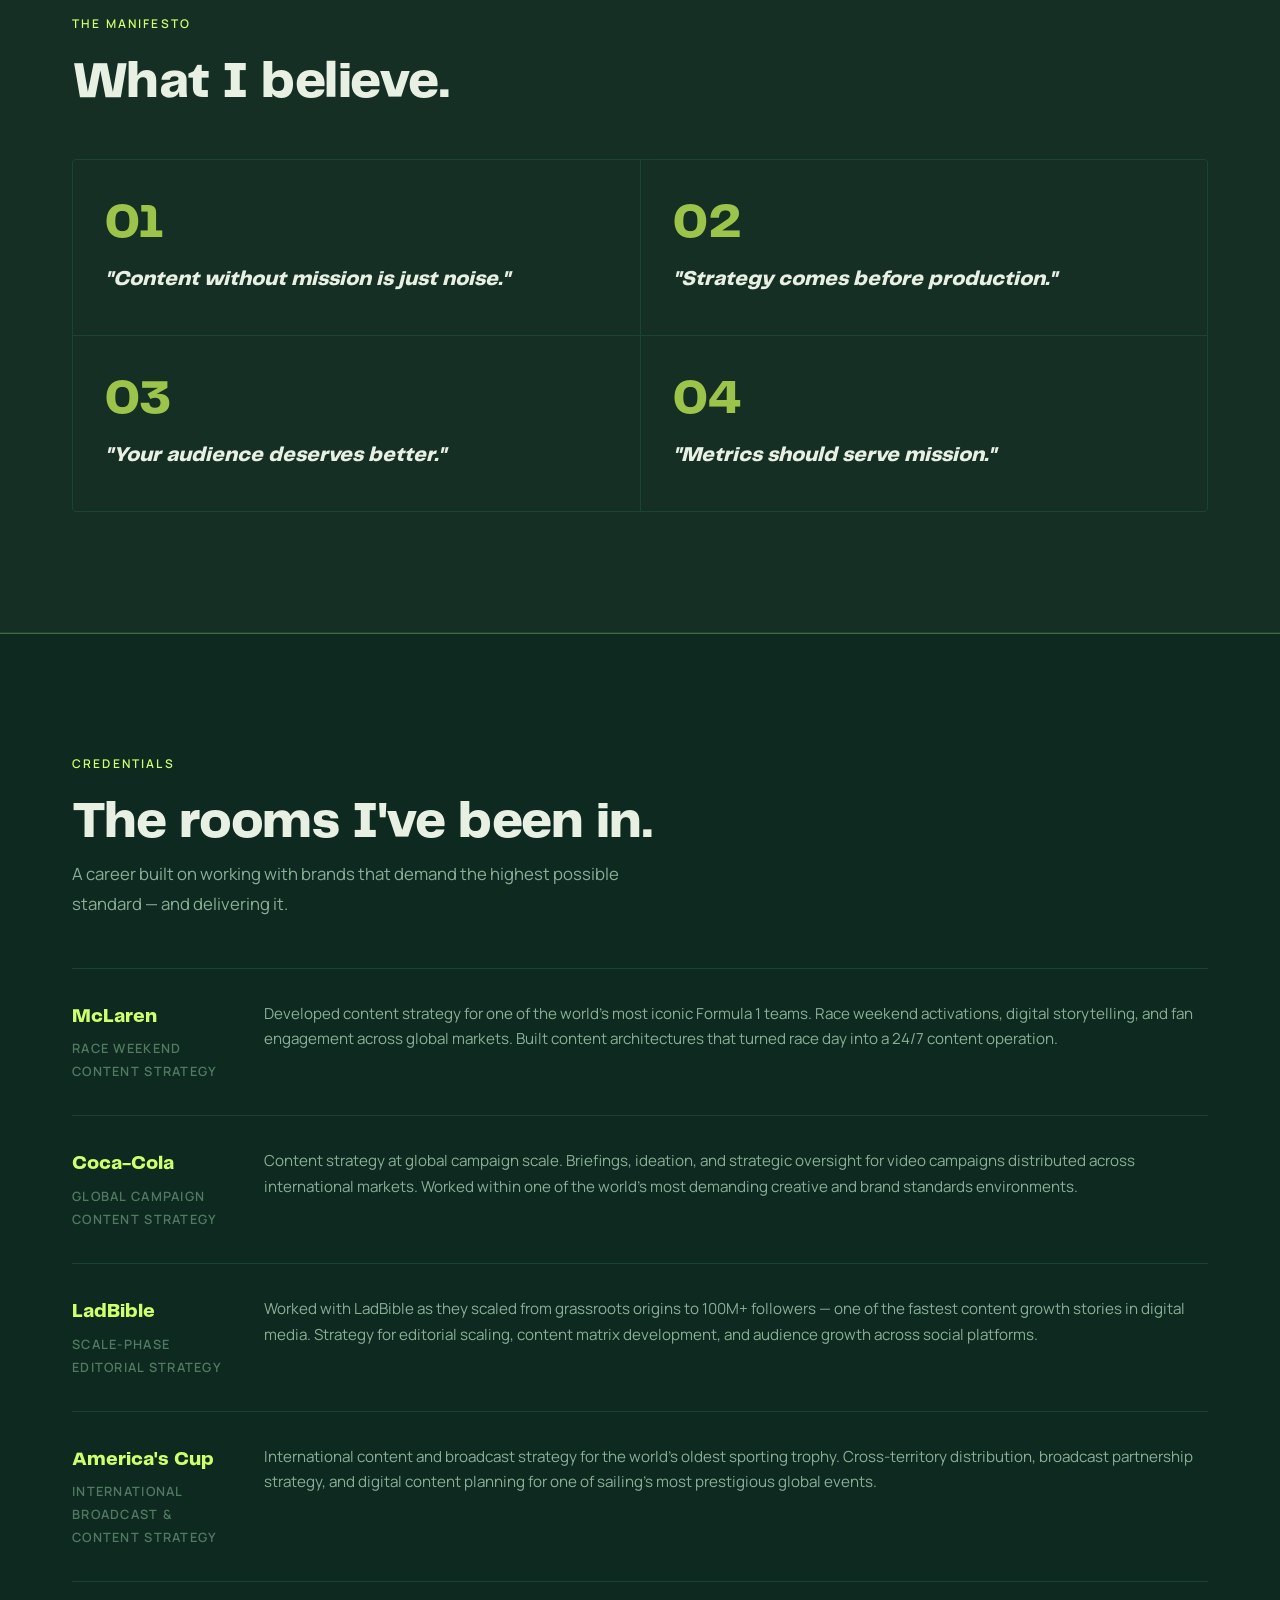
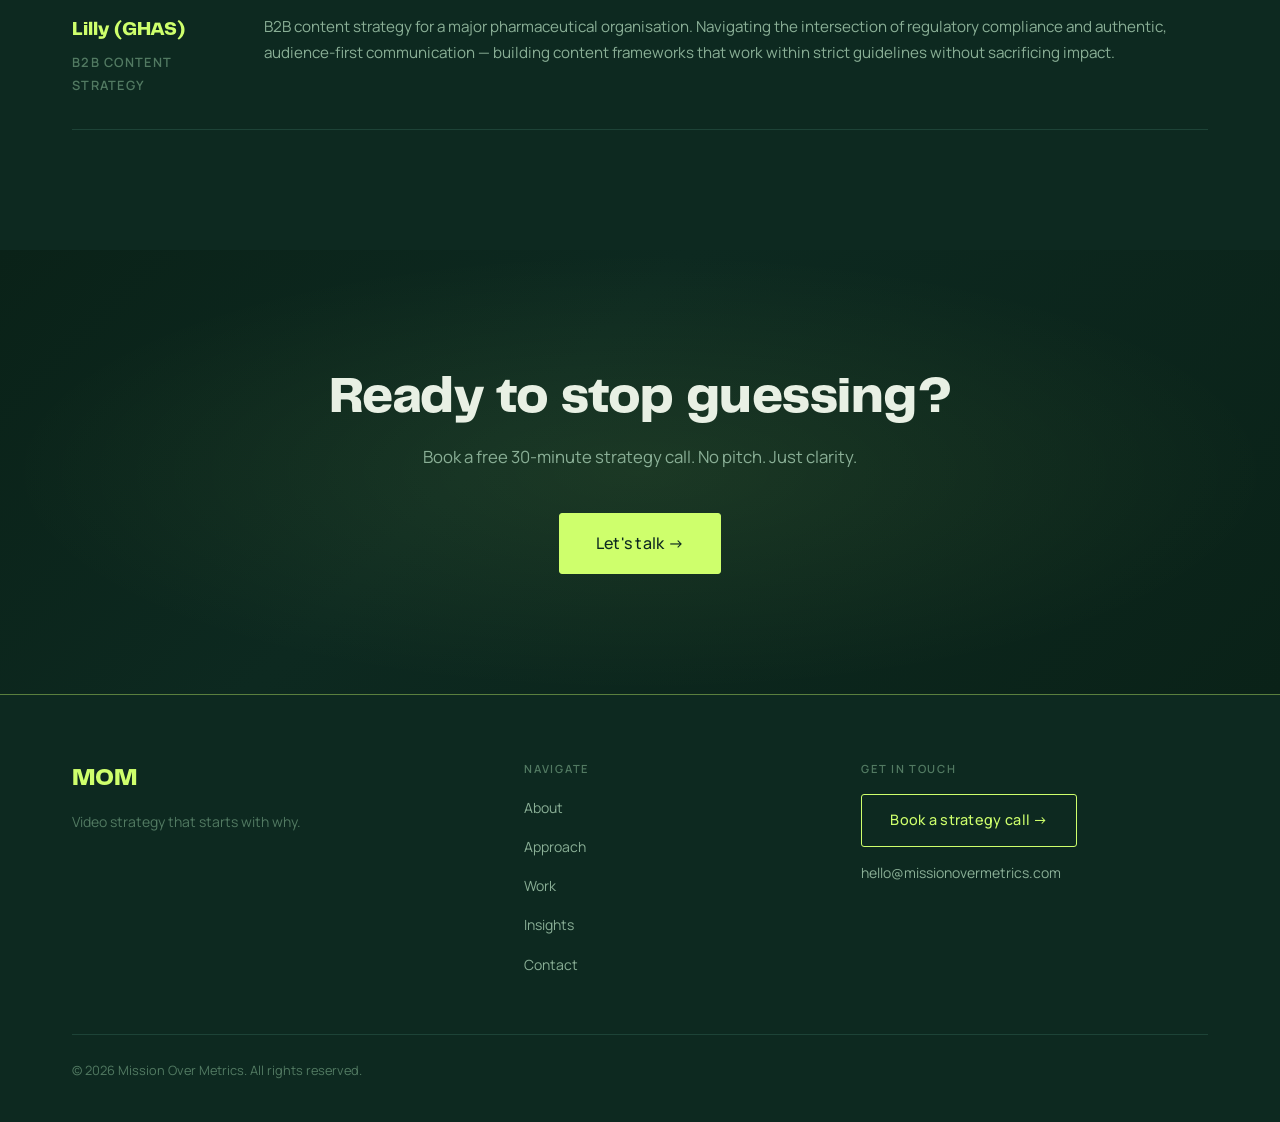
==== commit 0cc24068: "Initial commit — green palette, Telegraf font, 6 article pages" ====
--- a/about.html
+++ b/about.html
@@ -7,7 +7,7 @@
   <meta name="description" content="Adam Birley has spent 20+ years helping some of the world's most recognised brands tell better stories." />
   <link rel="preconnect" href="https://fonts.googleapis.com" />
   <link rel="preconnect" href="https://fonts.gstatic.com" crossorigin />
-  <link href="https://fonts.googleapis.com/css2?family=Newsreader:ital,wght@0,300;0,400;0,600;0,700;1,300;1,400;1,600;1,700&family=Inter:wght@300;400;500;600&display=swap" rel="stylesheet" />
+  <link href="https://fonts.googleapis.com/css2?family=Manrope:wght@300;400;500;600;700;800&display=swap" rel="stylesheet" />
   <link rel="stylesheet" href="assets/styles.css" />
 </head>
 <body>
--- a/assets/styles.css
+++ b/assets/styles.css
@@ -3,25 +3,34 @@
    ============================================================ */
 
 /* Google Fonts */
-@import url('https://fonts.googleapis.com/css2?family=Newsreader:ital,opsz,wght@0,6..72,200..800;1,6..72,200..800&family=Inter:wght@100..900&display=swap');
+@import url('https://fonts.googleapis.com/css2?family=Manrope:wght@300;400;500;600;700;800&display=swap');
+
+/* Telegraf UltraBold — self-hosted */
+@font-face {
+  font-family: 'Telegraf';
+  src: url('PPTelegraf-UltraBold.otf') format('opentype');
+  font-weight: 800;
+  font-style: normal;
+  font-display: swap;
+}
 
 /* ============================================================
    CSS CUSTOM PROPERTIES
    ============================================================ */
 :root {
-  --bg:           #0D0D0D;
-  --surface:      #151515;
-  --surface-high: #1E1E1E;
-  --gold:         #C9A84C;
-  --gold-light:   #E6C364;
-  --gold-dim:     #9A7A2E;
-  --text:         #E8E4DC;
-  --text-muted:   #A09888;
-  --text-faint:   #6B6358;
-  --border:       #2A2825;
-
-  --font-serif: 'Newsreader', Georgia, serif;
-  --font-sans:  'Inter', system-ui, sans-serif;
+  --bg:           #0D2920;
+  --surface:      #152F24;
+  --surface-high: #1D4337;
+  --gold:         #CEFF6C;
+  --gold-light:   #DEFF8E;
+  --gold-dim:     #9DC44A;
+  --text:         #E8F0E4;
+  --text-muted:   #8AAF96;
+  --text-faint:   #527A62;
+  --border:       #1D4337;
+
+  --font-serif: 'Telegraf', 'Manrope', sans-serif;
+  --font-sans:  'Manrope', system-ui, sans-serif;
 
   --nav-height: 72px;
   --max-width:  1200px;
@@ -113,7 +122,7 @@
 
 .gold-rule {
   border: none;
-  border-top: 1px solid rgba(201, 168, 76, 0.3);
+  border-top: 1px solid rgba(206, 255, 108, 0.3);
   margin: 0;
 }
 
@@ -189,14 +198,14 @@
   right: 0;
   z-index: 1000;
   height: var(--nav-height);
-  background: rgba(13, 13, 13, 0.95);
+  background: rgba(13, 41, 32, 0.95);
   border-bottom: 1px solid var(--border);
   transition: backdrop-filter var(--transition), background var(--transition);
 }
 
 .nav.scrolled {
   backdrop-filter: blur(20px);
-  background: rgba(13, 13, 13, 0.80);
+  background: rgba(13, 41, 32, 0.80);
 }
 
 .nav__inner {
@@ -296,7 +305,7 @@
   top: var(--nav-height);
   left: 0;
   right: 0;
-  background: rgba(13, 13, 13, 0.97);
+  background: rgba(13, 41, 32, 0.97);
   backdrop-filter: blur(20px);
   border-bottom: 1px solid var(--border);
   padding: 1.5rem 2rem;
@@ -319,7 +328,7 @@
    ============================================================ */
 .footer {
   border-top: 1px solid var(--gold);
-  border-top-color: rgba(201, 168, 76, 0.4);
+  border-top-color: rgba(206, 255, 108, 0.4);
   padding: 4rem 0 2.5rem;
   background: var(--bg);
 }
@@ -480,7 +489,7 @@
 .hero__quote-deco {
   font-family: var(--font-serif);
   font-size: clamp(12rem, 20vw, 22rem);
-  color: rgba(201, 168, 76, 0.06);
+  color: rgba(206, 255, 108, 0.06);
   line-height: 0.85;
   user-select: none;
   flex-shrink: 0;
@@ -752,7 +761,7 @@
    CTA BANNER
    ============================================================ */
 .cta-banner {
-  background: linear-gradient(135deg, #1a1508 0%, #0d0d0d 40%, #1a1508 100%);
+  background: linear-gradient(135deg, #0a2218 0%, #0D2920 40%, #0a2218 100%);
   text-align: center;
   padding: var(--section-pad) 0;
   position: relative;
@@ -763,7 +772,7 @@
   content: '';
   position: absolute;
   inset: 0;
-  background: radial-gradient(ellipse at center, rgba(201, 168, 76, 0.08) 0%, transparent 70%);
+  background: radial-gradient(ellipse at center, rgba(206, 255, 108, 0.08) 0%, transparent 70%);
   pointer-events: none;
 }
 
@@ -904,7 +913,7 @@
   font-family: var(--font-serif);
   font-size: 5rem;
   font-weight: 700;
-  color: rgba(201, 168, 76, 0.15);
+  color: rgba(206, 255, 108, 0.15);
   line-height: 1;
   display: block;
   margin-bottom: -0.5rem;
@@ -1327,7 +1336,7 @@
 
 .form-success {
   display: none;
-  background: rgba(201, 168, 76, 0.08);
+  background: rgba(206, 255, 108, 0.08);
   border: 1px solid var(--gold-dim);
   border-radius: 4px;
   padding: 1.5rem;
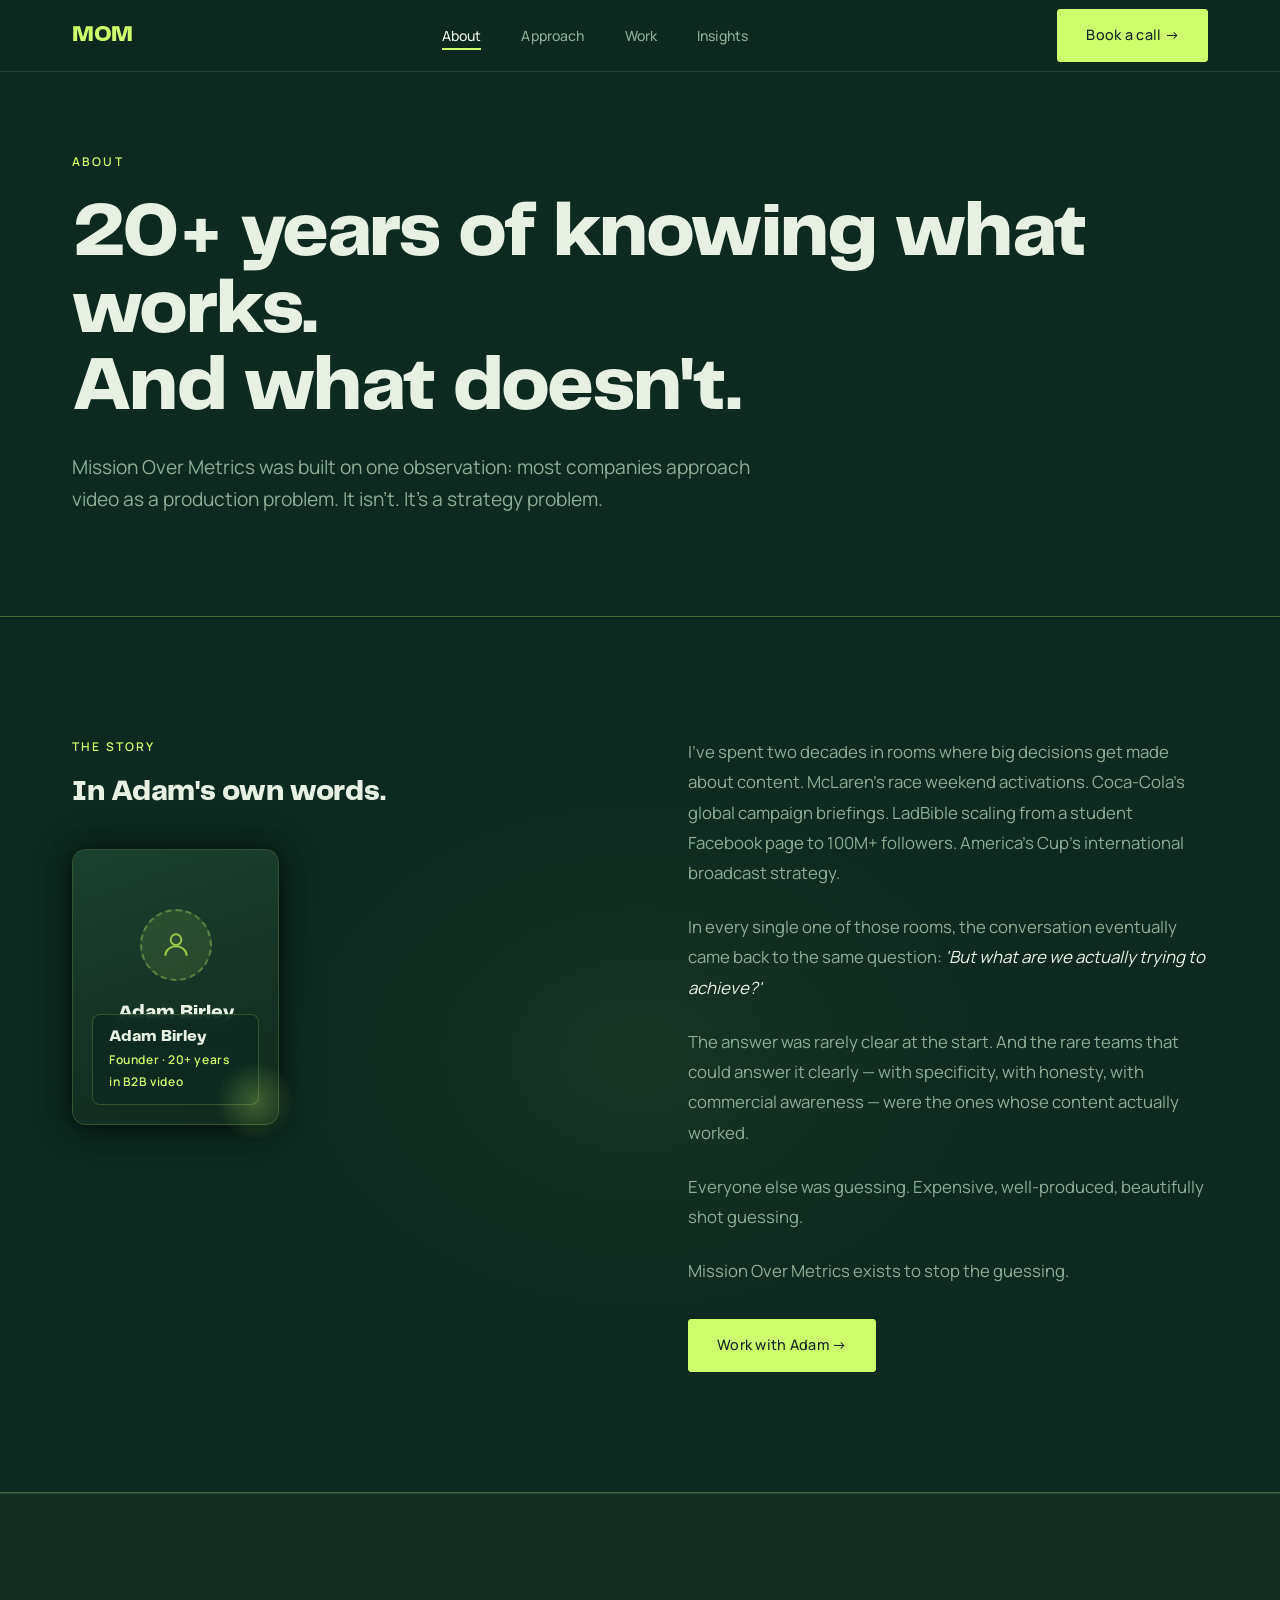
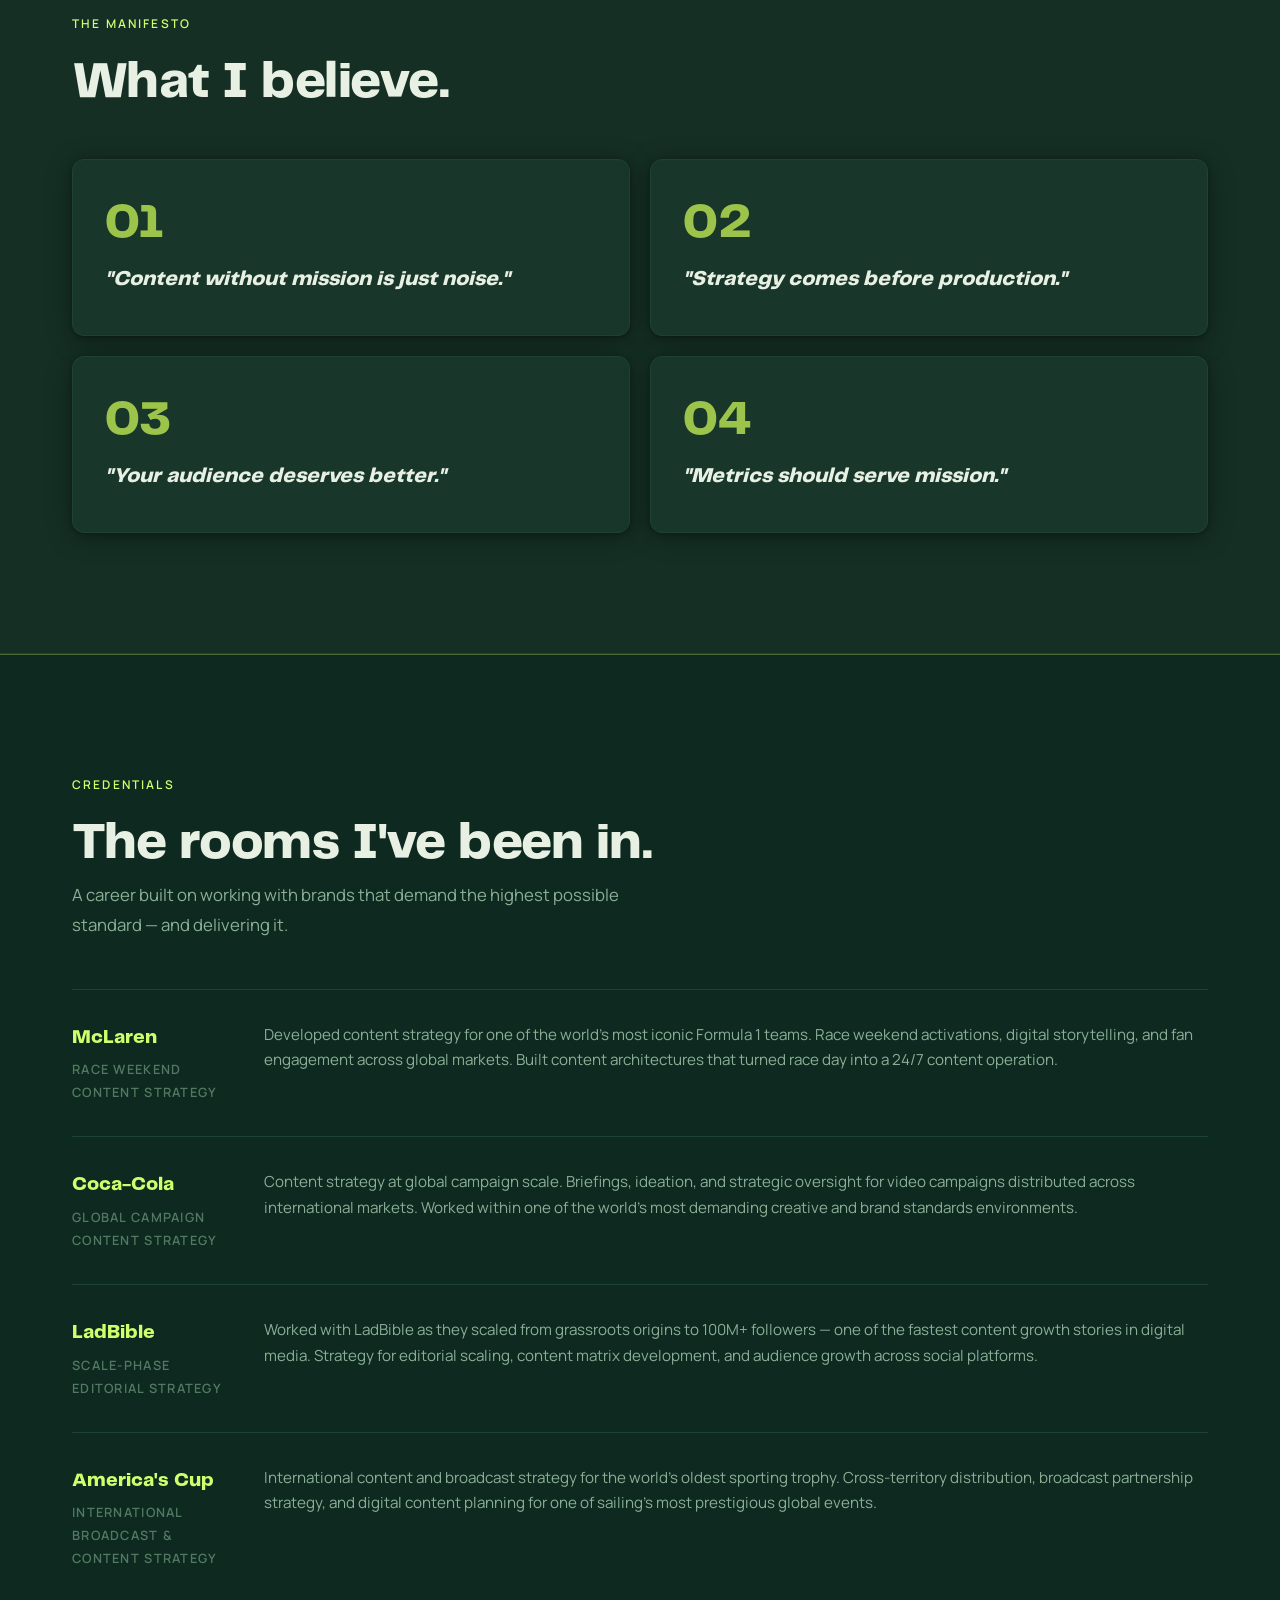
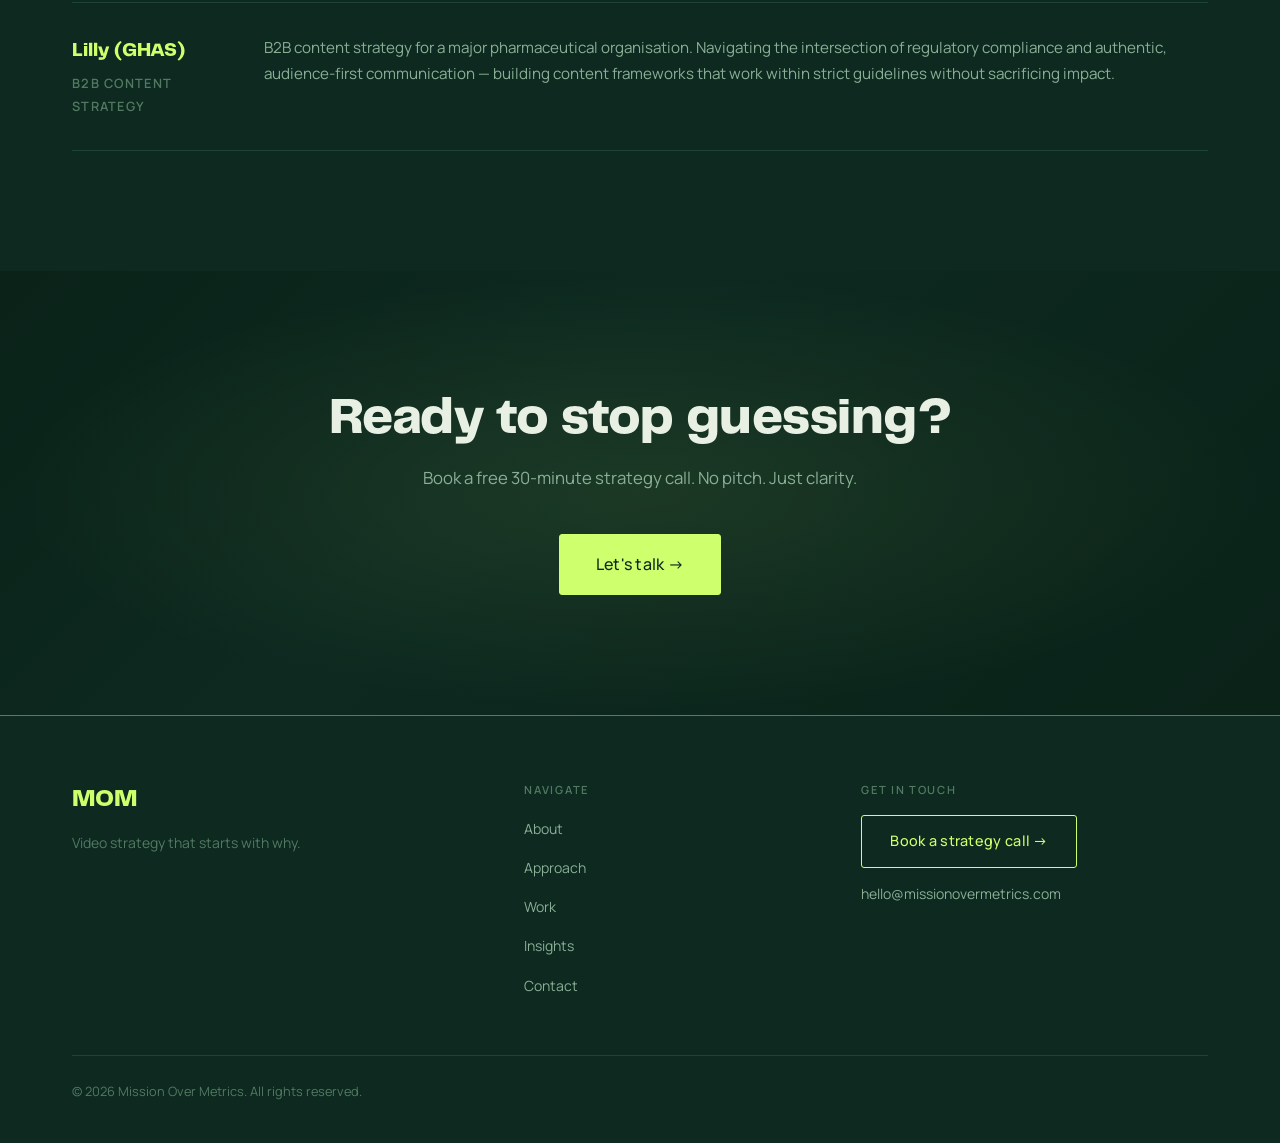
==== commit cb4e8896: "Design v2: floating cards, richer colour, headshot sections on Home/About/Contact" ====
--- a/about.html
+++ b/about.html
@@ -50,12 +50,34 @@
   <hr class="gold-rule" />
 
   <!-- ADAM'S STORY -->
-  <section class="section" aria-label="Adam's story">
+  <section class="section section--glow" aria-label="Adam's story">
     <div class="container">
       <div class="story-section">
         <div class="story-label reveal">
           <span class="eyebrow">The Story</span>
           <h2 style="font-size: 1.8rem;">In Adam's own words.</h2>
+
+          <!-- Headshot — about page -->
+          <div class="headshot-wrap" style="margin-top: 2.5rem; display:inline-block; position:relative;">
+            <div class="headshot-card" style="max-width: 260px;">
+              <!-- DROP IN ADAM'S PHOTO: replace the placeholder div below with:
+                   <img src="assets/adam-birley.jpg" alt="Adam Birley" />
+              -->
+              <div class="headshot-placeholder">
+                <div class="headshot-placeholder__icon">
+                  <svg width="32" height="32" viewBox="0 0 24 24" fill="none" stroke="currentColor" stroke-width="1.5" aria-hidden="true">
+                    <circle cx="12" cy="8" r="4"/><path d="M4 20c0-4 3.6-7 8-7s8 3 8 7"/>
+                  </svg>
+                </div>
+                <div class="headshot-placeholder__name">Adam Birley</div>
+                <p class="headshot-placeholder__label">Headshot coming soon</p>
+              </div>
+            </div>
+            <div class="headshot-cred">
+              <div class="headshot-cred__name">Adam Birley</div>
+              <p class="headshot-cred__title">Founder · 20+ years in B2B video</p>
+            </div>
+          </div>
         </div>
         <div class="story-body reveal reveal-delay-1">
           <p>
--- a/assets/styles.css
+++ b/assets/styles.css
@@ -21,6 +21,8 @@
   --bg:           #0D2920;
   --surface:      #152F24;
   --surface-high: #1D4337;
+  --card:         #183629;
+  --card-hover:   #1e4035;
   --gold:         #CEFF6C;
   --gold-light:   #DEFF8E;
   --gold-dim:     #9DC44A;
@@ -28,6 +30,11 @@
   --text-muted:   #8AAF96;
   --text-faint:   #527A62;
   --border:       #1D4337;
+  --border-light: rgba(206, 255, 108, 0.15);
+
+  /* Floating card shadow */
+  --card-shadow:  0 4px 24px rgba(0,0,0,0.35), 0 1px 4px rgba(0,0,0,0.25);
+  --card-shadow-hover: 0 12px 40px rgba(0,0,0,0.45), 0 2px 8px rgba(0,0,0,0.3), 0 0 0 1px rgba(206,255,108,0.12);
 
   --font-serif: 'Telegraf', 'Manrope', sans-serif;
   --font-sans:  'Manrope', system-ui, sans-serif;
@@ -37,7 +44,7 @@
   --section-pad: 120px;
   --section-pad-sm: 72px;
 
-  --transition: 0.2s ease;
+  --transition: 0.25s ease;
 }
 
 /* ============================================================
@@ -124,6 +131,74 @@
   border: none;
   border-top: 1px solid rgba(206, 255, 108, 0.3);
   margin: 0;
+}
+
+/* ============================================================
+   FLOATING CARD — reusable utility
+   ============================================================ */
+.float-card {
+  background: var(--card);
+  border: 1px solid var(--border);
+  border-radius: 10px;
+  box-shadow: var(--card-shadow);
+  transition: transform var(--transition), box-shadow var(--transition), border-color var(--transition);
+}
+.float-card:hover {
+  transform: translateY(-5px);
+  box-shadow: var(--card-shadow-hover);
+  border-color: rgba(206, 255, 108, 0.2);
+}
+
+.float-card--gold {
+  border-color: rgba(206, 255, 108, 0.35);
+  background: linear-gradient(145deg, #1a3d2e 0%, var(--card) 100%);
+}
+
+/* Gold accent stripe at top */
+.float-card--stripe::before {
+  content: '';
+  display: block;
+  height: 3px;
+  background: linear-gradient(90deg, var(--gold) 0%, var(--gold-dim) 100%);
+  border-radius: 10px 10px 0 0;
+  margin: -1px -1px 0;
+}
+
+/* Section with subtle radial glow */
+.section--glow {
+  position: relative;
+  overflow: hidden;
+}
+.section--glow::before {
+  content: '';
+  position: absolute;
+  left: 50%;
+  top: 50%;
+  transform: translate(-50%, -50%);
+  width: 800px;
+  height: 600px;
+  background: radial-gradient(ellipse at center, rgba(206, 255, 108, 0.05) 0%, transparent 70%);
+  pointer-events: none;
+  z-index: 0;
+}
+.section--glow > .container { position: relative; z-index: 1; }
+
+/* Accent band — full-bleed coloured row */
+.accent-band {
+  background: linear-gradient(135deg, #0a2017 0%, #0f2c1f 50%, #0a2017 100%);
+  border-top: 1px solid var(--border-light);
+  border-bottom: 1px solid var(--border-light);
+  padding: 3rem 0;
+  position: relative;
+  overflow: hidden;
+}
+.accent-band::after {
+  content: '';
+  position: absolute;
+  inset: 0;
+  background: radial-gradient(ellipse 60% 80% at 20% 50%, rgba(206,255,108,0.07) 0%, transparent 60%),
+              radial-gradient(ellipse 40% 60% at 80% 50%, rgba(206,255,108,0.04) 0%, transparent 60%);
+  pointer-events: none;
 }
 
 /* ============================================================
@@ -433,6 +508,8 @@
   position: relative;
   overflow: hidden;
   padding: var(--nav-height) 0 0;
+  background: radial-gradient(ellipse 70% 60% at 30% 40%, rgba(206,255,108,0.055) 0%, transparent 70%),
+              radial-gradient(ellipse 40% 50% at 80% 70%, rgba(206,255,108,0.03) 0%, transparent 70%);
 }
 
 .hero__inner {
@@ -502,21 +579,36 @@
 .stats-grid {
   display: grid;
   grid-template-columns: repeat(3, 1fr);
-  gap: 1.5px;
-  background: var(--border);
+  gap: 1.25rem;
+  margin-bottom: 3rem;
+}
+
+.stat-card {
+  background: var(--card);
   border: 1px solid var(--border);
-  border-radius: 4px;
-  overflow: hidden;
-  margin-bottom: 3rem;
-}
-
-.stat-card {
-  background: var(--surface);
+  border-radius: 10px;
   padding: 2.5rem 2rem;
   text-align: center;
-  transition: background var(--transition);
-}
-.stat-card:hover { background: var(--surface-high); }
+  box-shadow: var(--card-shadow);
+  transition: transform var(--transition), box-shadow var(--transition), border-color var(--transition);
+  position: relative;
+  overflow: hidden;
+}
+.stat-card::before {
+  content: '';
+  position: absolute;
+  top: 0; left: 0; right: 0;
+  height: 2px;
+  background: linear-gradient(90deg, transparent, var(--gold-dim), transparent);
+  opacity: 0;
+  transition: opacity var(--transition);
+}
+.stat-card:hover {
+  transform: translateY(-6px);
+  box-shadow: var(--card-shadow-hover);
+  border-color: rgba(206, 255, 108, 0.2);
+}
+.stat-card:hover::before { opacity: 1; }
 
 .stat-card__num {
   font-family: var(--font-serif);
@@ -565,15 +657,17 @@
 }
 
 .step {
-  padding: 1.5rem;
-  background: var(--surface);
-  border-radius: 4px;
+  padding: 1.75rem 1.5rem;
+  background: var(--card);
+  border-radius: 10px;
   border: 1px solid var(--border);
-  transition: border-color var(--transition), background var(--transition);
+  box-shadow: var(--card-shadow);
+  transition: transform var(--transition), box-shadow var(--transition), border-color var(--transition);
 }
 .step:hover {
-  border-color: var(--gold-dim);
-  background: var(--surface-high);
+  transform: translateY(-5px);
+  box-shadow: var(--card-shadow-hover);
+  border-color: rgba(206, 255, 108, 0.2);
 }
 
 .step__num {
@@ -620,26 +714,31 @@
 }
 
 .pricing-card {
-  background: var(--surface);
+  background: var(--card);
   border: 1px solid var(--border);
-  border-radius: 6px;
+  border-radius: 12px;
   padding: 2.5rem 2rem;
   display: flex;
   flex-direction: column;
   position: relative;
-  transition: border-color var(--transition), transform var(--transition);
+  box-shadow: var(--card-shadow);
+  transition: transform var(--transition), box-shadow var(--transition), border-color var(--transition);
 }
 .pricing-card:hover {
-  transform: translateY(-4px);
-  border-color: var(--surface-high);
+  transform: translateY(-8px);
+  box-shadow: var(--card-shadow-hover);
+  border-color: rgba(206, 255, 108, 0.18);
 }
 
 .pricing-card--featured {
   border-color: var(--gold);
   border-width: 1.5px;
+  background: linear-gradient(160deg, #1c4030 0%, var(--card) 60%);
+  box-shadow: var(--card-shadow), 0 0 40px rgba(206,255,108,0.08);
 }
 .pricing-card--featured:hover {
   border-color: var(--gold-light);
+  box-shadow: var(--card-shadow-hover), 0 0 60px rgba(206,255,108,0.12);
 }
 
 .pricing-badge {
@@ -720,9 +819,22 @@
    ABOUT TEASER (HOMEPAGE)
    ============================================================ */
 .about-teaser {
-  background: var(--surface);
-  border-top: 1px solid var(--border);
-  border-bottom: 1px solid var(--border);
+  background: linear-gradient(180deg, var(--bg) 0%, #0b2319 50%, var(--bg) 100%);
+  border-top: 1px solid var(--border-light);
+  border-bottom: 1px solid var(--border-light);
+  position: relative;
+  overflow: hidden;
+}
+.about-teaser::before {
+  content: '';
+  position: absolute;
+  right: -100px;
+  top: 50%;
+  transform: translateY(-50%);
+  width: 500px;
+  height: 500px;
+  background: radial-gradient(ellipse, rgba(206,255,108,0.05) 0%, transparent 70%);
+  pointer-events: none;
 }
 
 .about-teaser__grid {
@@ -730,6 +842,119 @@
   grid-template-columns: 1fr 1fr;
   gap: 6rem;
   align-items: center;
+  position: relative;
+  z-index: 1;
+}
+
+/* ============================================================
+   HEADSHOT
+   ============================================================ */
+.headshot-wrap {
+  position: relative;
+}
+
+.headshot-card {
+  border-radius: 14px;
+  overflow: hidden;
+  box-shadow: var(--card-shadow), 0 0 40px rgba(0,0,0,0.4);
+  border: 1px solid var(--border-light);
+  background: var(--card);
+  aspect-ratio: 3/4;
+  max-width: 340px;
+}
+
+.headshot-card img {
+  width: 100%;
+  height: 100%;
+  object-fit: cover;
+  display: block;
+}
+
+/* Placeholder state — shown until real photo is dropped in */
+.headshot-placeholder {
+  width: 100%;
+  height: 100%;
+  display: flex;
+  flex-direction: column;
+  align-items: center;
+  justify-content: center;
+  background: linear-gradient(160deg, #1c4030 0%, #12291e 100%);
+  gap: 1rem;
+  padding: 2rem;
+}
+
+.headshot-placeholder__icon {
+  width: 72px;
+  height: 72px;
+  border-radius: 50%;
+  background: rgba(206,255,108,0.1);
+  border: 2px dashed rgba(206,255,108,0.3);
+  display: flex;
+  align-items: center;
+  justify-content: center;
+}
+
+.headshot-placeholder__icon svg {
+  stroke: var(--gold-dim);
+}
+
+.headshot-placeholder__label {
+  font-size: 0.8rem;
+  color: var(--text-faint);
+  text-align: center;
+  max-width: none;
+  line-height: 1.5;
+}
+
+.headshot-placeholder__name {
+  font-family: var(--font-serif);
+  font-size: 1.2rem;
+  font-weight: 700;
+  color: var(--text);
+  text-align: center;
+}
+
+/* Gold accent dot decoration */
+.headshot-wrap::after {
+  content: '';
+  position: absolute;
+  bottom: -16px;
+  right: -16px;
+  width: 80px;
+  height: 80px;
+  background: radial-gradient(circle, rgba(206,255,108,0.25) 0%, transparent 70%);
+  border-radius: 50%;
+  pointer-events: none;
+}
+
+/* Inline credential strip on headshot */
+.headshot-cred {
+  position: absolute;
+  bottom: 20px;
+  left: 20px;
+  right: 20px;
+  background: rgba(13, 41, 32, 0.88);
+  backdrop-filter: blur(8px);
+  border: 1px solid rgba(206, 255, 108, 0.2);
+  border-radius: 8px;
+  padding: 0.75rem 1rem;
+}
+
+.headshot-cred__name {
+  font-family: var(--font-serif);
+  font-size: 1rem;
+  font-weight: 700;
+  color: var(--text);
+  line-height: 1.3;
+}
+
+.headshot-cred__title {
+  font-size: 0.75rem;
+  color: var(--gold);
+  font-weight: 600;
+  letter-spacing: 0.05em;
+  max-width: none;
+  margin-top: 0.1rem;
 }
 
 .about-teaser__quote {
@@ -814,20 +1039,23 @@
 .manifesto__grid {
   display: grid;
   grid-template-columns: repeat(2, 1fr);
-  gap: 1px;
-  background: var(--border);
+  gap: 1.25rem;
+  margin-top: 3rem;
+}
+
+.manifesto__card {
+  background: var(--card);
   border: 1px solid var(--border);
-  border-radius: 4px;
-  overflow: hidden;
-  margin-top: 3rem;
-}
-
-.manifesto__card {
-  background: var(--surface);
+  border-radius: 12px;
   padding: 2.5rem 2rem;
-  transition: background var(--transition);
-}
-.manifesto__card:hover { background: var(--surface-high); }
+  box-shadow: var(--card-shadow);
+  transition: transform var(--transition), box-shadow var(--transition), border-color var(--transition);
+}
+.manifesto__card:hover {
+  transform: translateY(-5px);
+  box-shadow: var(--card-shadow-hover);
+  border-color: rgba(206, 255, 108, 0.18);
+}
 
 .manifesto__num {
   font-family: var(--font-serif);
@@ -973,13 +1201,18 @@
 }
 
 .three-c {
-  background: var(--surface);
+  background: var(--card);
   border: 1px solid var(--border);
-  border-radius: 4px;
-  padding: 1.5rem;
-  transition: border-color var(--transition);
-}
-.three-c:hover { border-color: var(--gold-dim); }
+  border-radius: 10px;
+  padding: 1.75rem 1.5rem;
+  box-shadow: var(--card-shadow);
+  transition: transform var(--transition), box-shadow var(--transition), border-color var(--transition);
+}
+.three-c:hover {
+  transform: translateY(-4px);
+  box-shadow: var(--card-shadow-hover);
+  border-color: rgba(206, 255, 108, 0.2);
+}
 
 .three-c__letter {
   font-family: var(--font-serif);
@@ -1006,12 +1239,13 @@
 }
 
 .deliverable-box {
-  background: var(--surface);
+  background: var(--card);
   border: 1px solid var(--border);
   border-left: 3px solid var(--gold);
-  border-radius: 4px;
+  border-radius: 10px;
   padding: 2.5rem;
   margin-top: 3rem;
+  box-shadow: var(--card-shadow);
 }
 
 .deliverable-box h3 {
@@ -1050,22 +1284,25 @@
 .work-grid {
   display: grid;
   grid-template-columns: repeat(2, 1fr);
-  gap: 1px;
-  background: var(--border);
+  gap: 1.25rem;
+  margin-top: 3rem;
+}
+
+.case-card {
+  background: var(--card);
   border: 1px solid var(--border);
-  border-radius: 6px;
-  overflow: hidden;
-  margin-top: 3rem;
-}
-
-.case-card {
-  background: var(--surface);
+  border-radius: 12px;
   padding: 3rem 2.5rem;
-  transition: background var(--transition);
+  box-shadow: var(--card-shadow);
+  transition: transform var(--transition), box-shadow var(--transition), border-color var(--transition);
   position: relative;
   overflow: hidden;
 }
-.case-card:hover { background: var(--surface-high); }
+.case-card:hover {
+  transform: translateY(-6px);
+  box-shadow: var(--card-shadow-hover);
+  border-color: rgba(206, 255, 108, 0.18);
+}
 
 .case-card::before {
   content: '';
@@ -1074,10 +1311,11 @@
   left: 0;
   right: 0;
   height: 3px;
-  background: var(--gold);
+  background: linear-gradient(90deg, var(--gold) 0%, var(--gold-dim) 100%);
   transform: scaleX(0);
-  transition: transform var(--transition);
+  transition: transform 0.3s ease;
   transform-origin: left;
+  border-radius: 12px 12px 0 0;
 }
 .case-card:hover::before { transform: scaleX(1); }
 
@@ -1128,11 +1366,11 @@
 .work-disclaimer {
   text-align: center;
   padding: 3rem;
-  margin-top: 1px;
-  background: var(--surface);
+  margin-top: 1.25rem;
+  background: var(--card);
   border: 1px solid var(--border);
-  border-top: none;
-  border-radius: 0 0 6px 6px;
+  border-radius: 12px;
+  box-shadow: var(--card-shadow);
 }
 
 .work-disclaimer p {
@@ -1156,18 +1394,20 @@
 }
 
 .article-card {
-  background: var(--surface);
+  background: var(--card);
   border: 1px solid var(--border);
-  border-radius: 6px;
+  border-radius: 12px;
   padding: 2rem;
   display: flex;
   flex-direction: column;
-  transition: border-color var(--transition), transform var(--transition);
+  box-shadow: var(--card-shadow);
+  transition: transform var(--transition), box-shadow var(--transition), border-color var(--transition);
   cursor: pointer;
 }
 .article-card:hover {
-  border-color: var(--gold-dim);
-  transform: translateY(-3px);
+  border-color: rgba(206, 255, 108, 0.2);
+  transform: translateY(-6px);
+  box-shadow: var(--card-shadow-hover);
 }
 
 .article-card__num {
@@ -1209,12 +1449,13 @@
 .article-card:hover .article-card__link { gap: 0.6rem; }
 
 .newsletter-section {
-  background: var(--surface);
-  border: 1px solid var(--border);
-  border-radius: 6px;
+  background: linear-gradient(145deg, #1c4030 0%, var(--card) 100%);
+  border: 1px solid rgba(206, 255, 108, 0.2);
+  border-radius: 14px;
   padding: 3.5rem;
   text-align: center;
   margin-top: 5rem;
+  box-shadow: var(--card-shadow), 0 0 40px rgba(206,255,108,0.06);
 }
 
 .newsletter-section h3 {
